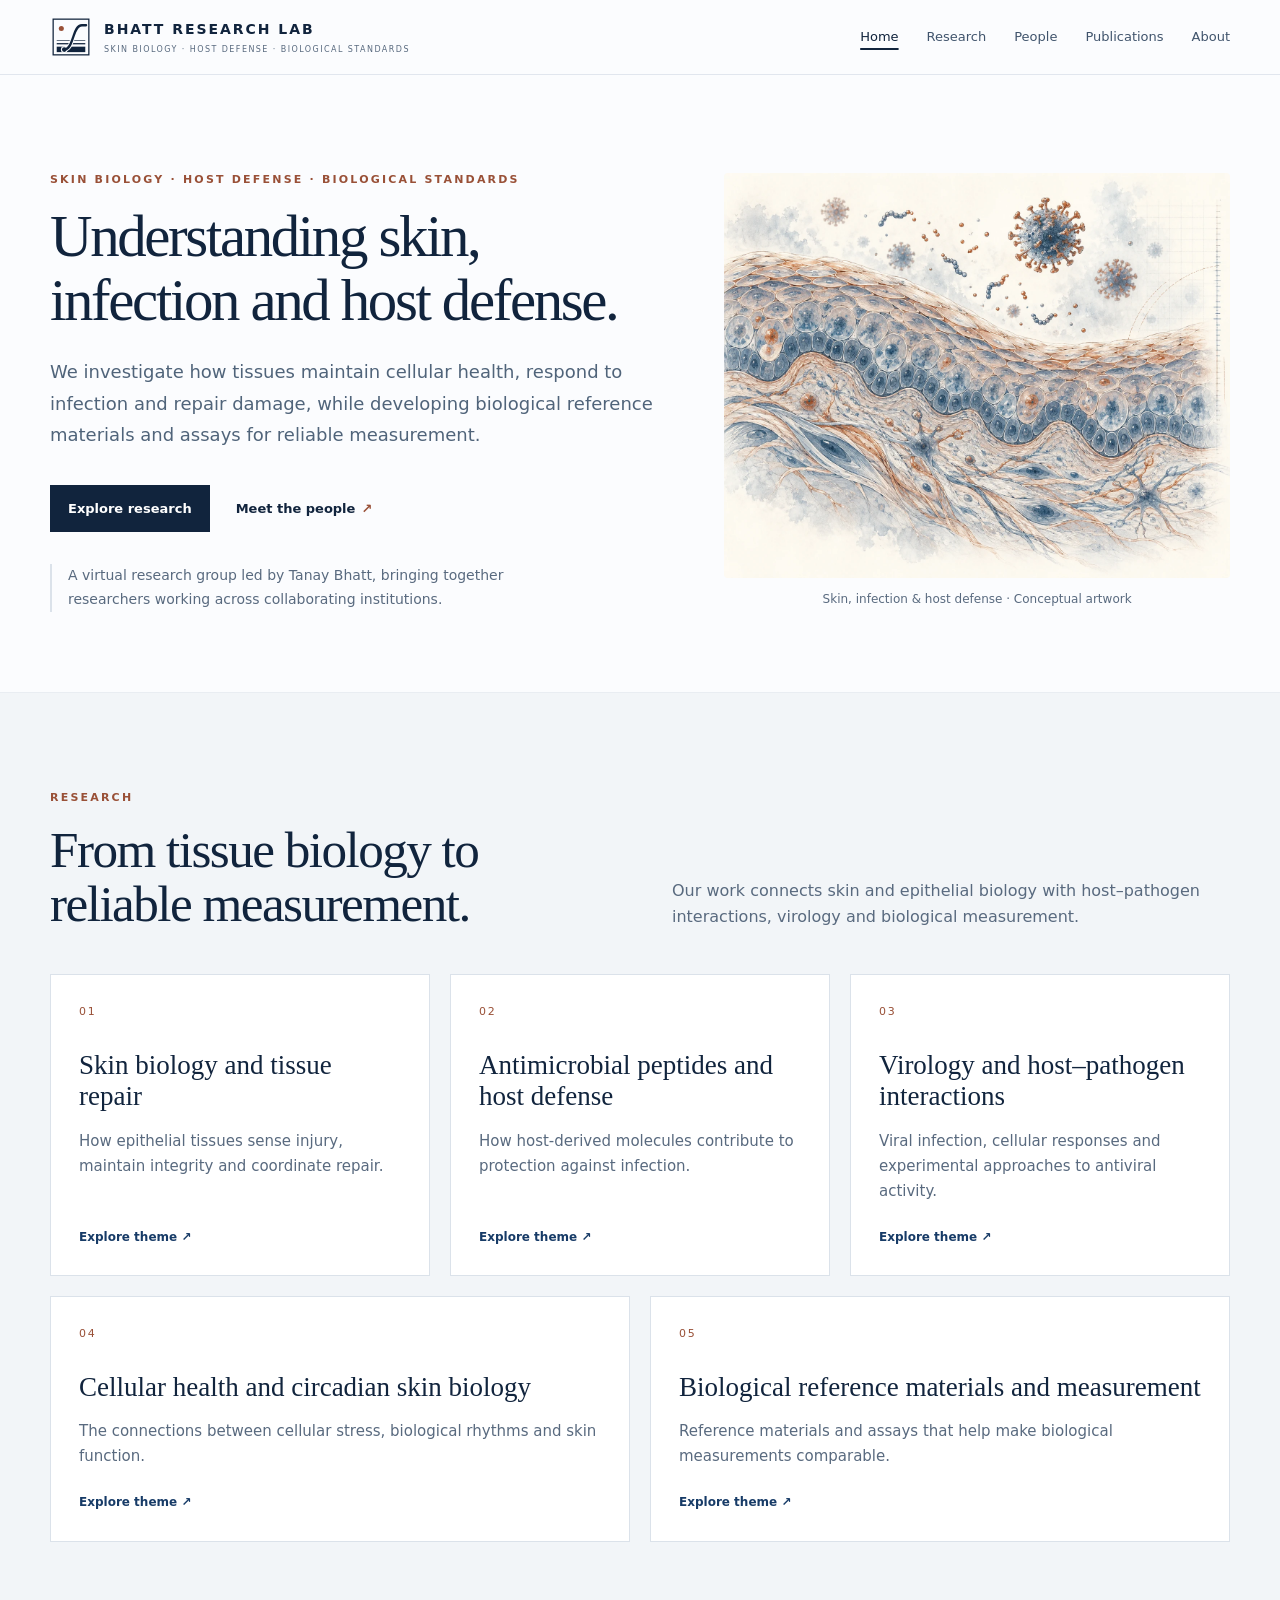
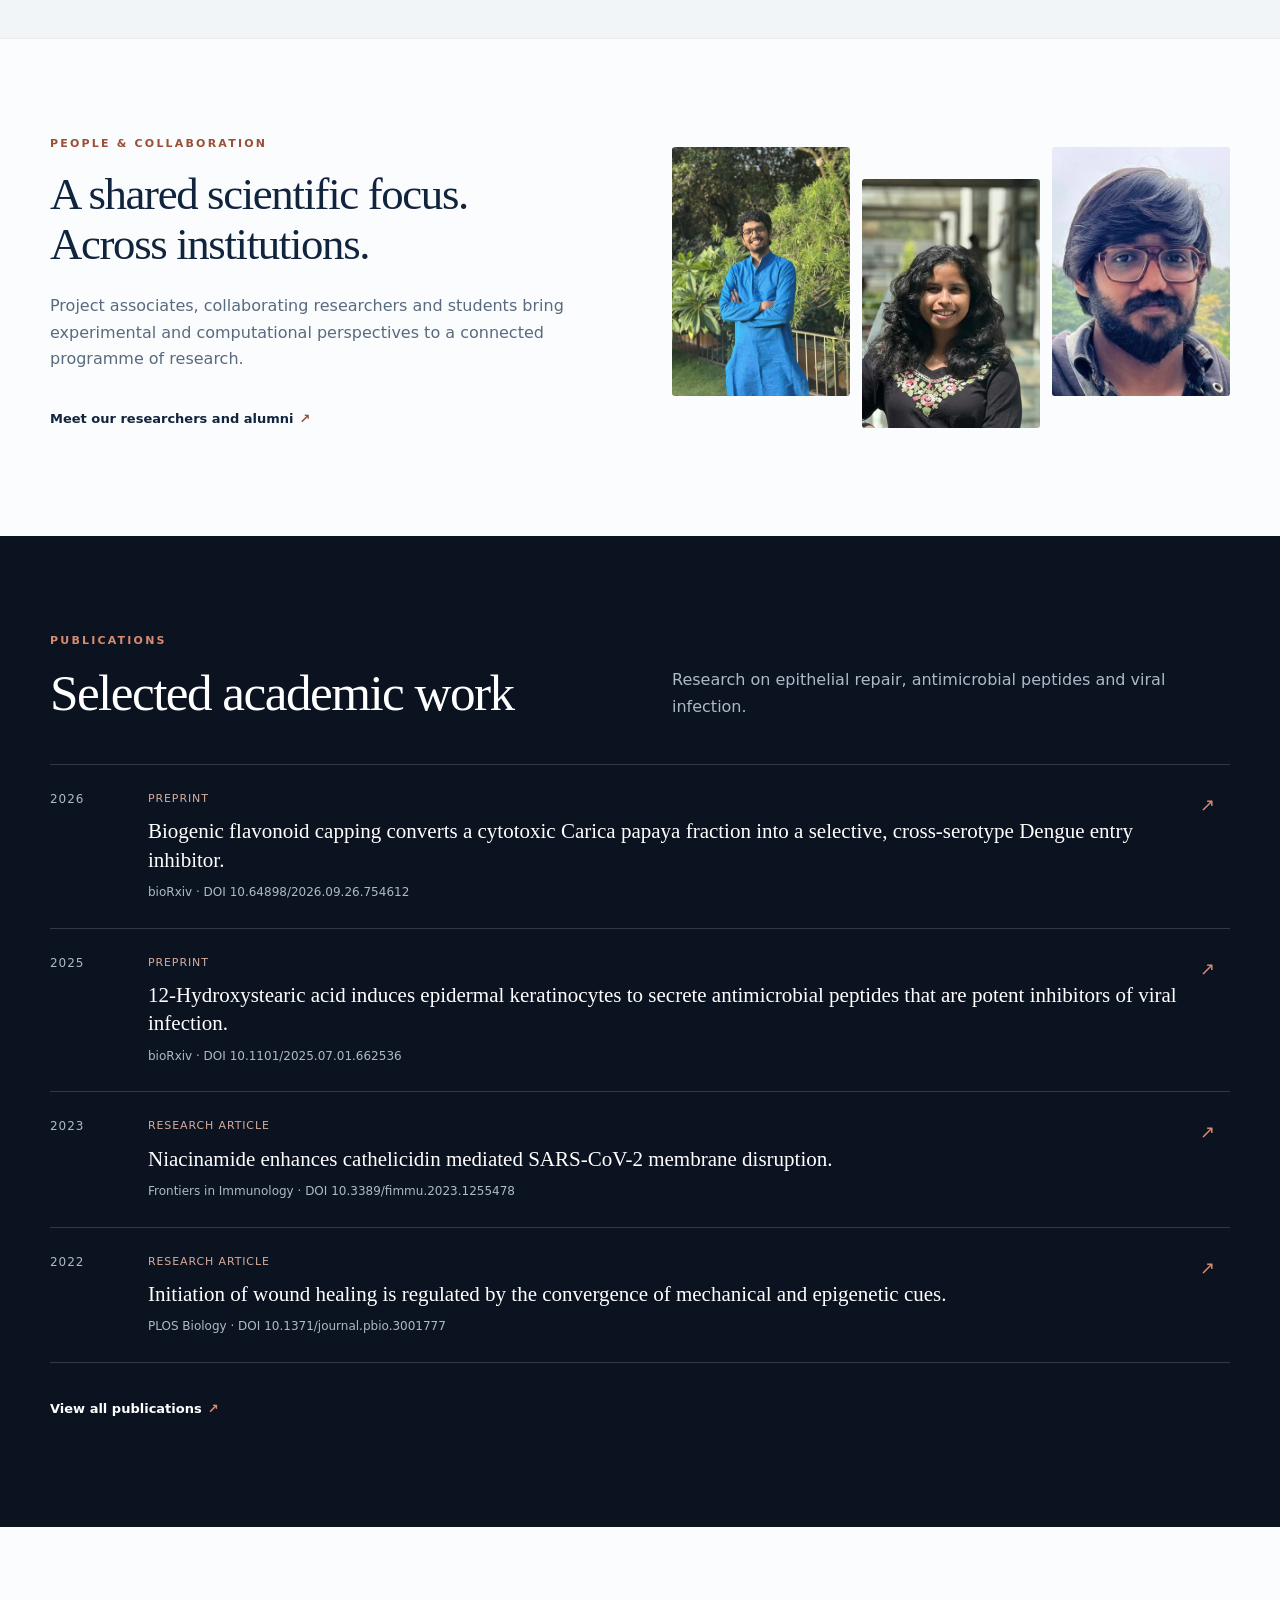
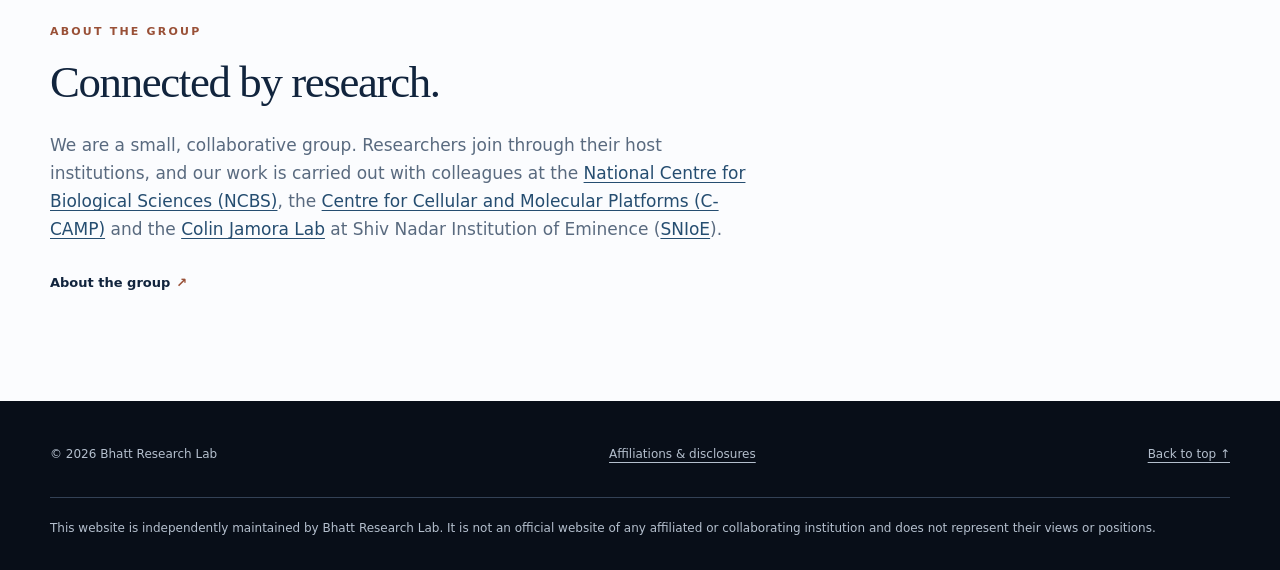
==== index.html @ d3f84704 "Add 2026 dengue preprint to lab site" ====
<!doctype html>
<html lang="en">
<head>
  <meta charset="utf-8">
  <meta name="viewport" content="width=device-width, initial-scale=1">
  <title>Bhatt Research Lab | Skin Biology, Host Defense &amp; Virology</title>
  <meta name="description" content="A virtual research group led by Tanay Bhatt studying skin biology, host defense, viral infection and biological reference standards across collaborating institutions.">
  <meta name="author" content="Tanay Bhatt">
  <meta name="google-site-verification" content="ByoJTeh3jbRWHztbOk932yagEXLeVEQwqx9iwH_nbgw">
  <meta name="theme-color" content="#11243d">
  <meta property="og:title" content="Bhatt Research Lab | Skin Biology, Host Defense &amp; Virology">
  <meta property="og:description" content="A virtual research group led by Tanay Bhatt studying skin biology, host defense, viral infection and biological reference standards across collaborating institutions.">
  <meta property="og:type" content="website">
  <meta property="og:image" content="https://tanaybhattlab.pages.dev/assets/og-image.jpg">
  <meta property="og:image:width" content="1200">
  <meta property="og:image:height" content="630">
  <meta name="twitter:card" content="summary_large_image">
  <meta property="og:url" content="https://tanaybhattlab.pages.dev/">
  <link rel="canonical" href="https://tanaybhattlab.pages.dev/">
  <link rel="icon" href="assets/logo-mark.svg" type="image/svg+xml">
  <link rel="stylesheet" href="styles.css">
  <script type="application/ld+json">{"@context": "https://schema.org", "@type": "WebSite", "name": "Bhatt Research Lab", "url": "https://tanaybhattlab.pages.dev/", "description": "A virtual research group led by Tanay Bhatt studying skin biology, host defense, viral infection and biological reference standards across collaborating institutions.", "alternateName": ["Tanay Bhatt Lab", "tanaybhattlab"]}</script>
  <script src="script.js" defer></script>
  <script type="module" src="https://static.cloudflareinsights.com/beacon.min.js" data-cf-beacon='{"token":"09368c3afff84da68a959ba5586ce6ea"}'></script>
</head>
<body>
  <a class="skip-link" href="#top">Skip to main content</a>
  <header class="site-header">
    <div class="container nav-wrap">
      <a class="brand" href="index.html" aria-label="Bhatt Research Lab home">
        <img class="brand-mark" src="assets/logo-mark.svg" alt="" width="42" height="42" decoding="async">
        <span><strong>BHATT RESEARCH LAB</strong><small>SKIN BIOLOGY · HOST DEFENSE · BIOLOGICAL STANDARDS</small></span>
      </a>
      <button class="menu-toggle" aria-label="Toggle navigation" aria-expanded="false" aria-controls="site-nav" hidden>Menu</button>
      <nav id="site-nav" class="site-nav" aria-label="Main navigation"><a href="index.html" aria-current="page">Home</a><a href="research.html">Research</a><a href="people.html">People</a><a href="publications.html">Publications</a><a href="about.html">About</a></nav>
    </div>
  </header>
  <main id="top" tabindex="-1">
<section class="hero section"><div class="container hero-grid"><div class="hero-copy">
<p class="eyebrow">SKIN BIOLOGY · HOST DEFENSE · BIOLOGICAL STANDARDS</p>
<h1>Understanding skin, infection and host defense.</h1>
<p class="hero-lede">We investigate how tissues maintain cellular health, respond to infection and repair damage, while developing biological reference materials and assays for reliable measurement.</p>
<div class="hero-actions"><a class="button button-primary" href="research.html">Explore research</a><a class="text-link" href="people.html">Meet the people <span aria-hidden="true">↗</span></a></div>
<p class="hero-context">A virtual research group led by Tanay Bhatt, bringing together researchers working across collaborating institutions.</p>
</div><figure class="hero-art"><img src="assets/skin-host-defense.webp" alt="Conceptual illustration of layered skin tissue, peptide-like molecules and virus-like particles" width="1402" height="1122" fetchpriority="high" decoding="async"><figcaption>Skin, infection &amp; host defense · Conceptual artwork</figcaption></figure></div></section>
<section class="section section-light" id="research"><div class="container"><div class="section-heading"><div><p class="eyebrow">RESEARCH</p><h2>From tissue biology to reliable measurement.</h2></div><p class="section-intro">Our work connects skin and epithelial biology with host–pathogen interactions, virology and biological measurement.</p></div><div class="theme-grid"><a class="theme-card" href="research.html#skin-repair"><span class="card-number">01</span><h3>Skin biology and tissue repair</h3><p>How epithelial tissues sense injury, maintain integrity and coordinate repair.</p><span class="card-link">Explore theme <span aria-hidden="true">↗</span></span></a><a class="theme-card" href="research.html#host-defense"><span class="card-number">02</span><h3>Antimicrobial peptides and host defense</h3><p>How host-derived molecules contribute to protection against infection.</p><span class="card-link">Explore theme <span aria-hidden="true">↗</span></span></a><a class="theme-card" href="research.html#virology"><span class="card-number">03</span><h3>Virology and host–pathogen interactions</h3><p>Viral infection, cellular responses and experimental approaches to antiviral activity.</p><span class="card-link">Explore theme <span aria-hidden="true">↗</span></span></a><a class="theme-card" href="research.html#cellular-health"><span class="card-number">04</span><h3>Cellular health and circadian skin biology</h3><p>The connections between cellular stress, biological rhythms and skin function.</p><span class="card-link">Explore theme <span aria-hidden="true">↗</span></span></a><a class="theme-card" href="research.html#reference-standards"><span class="card-number">05</span><h3>Biological reference materials and measurement</h3><p>Reference materials and assays that help make biological measurements comparable.</p><span class="card-link">Explore theme <span aria-hidden="true">↗</span></span></a></div></div></section>
<section class="section" id="people"><div class="container group-preview"><div><p class="eyebrow">PEOPLE &amp; COLLABORATION</p><h2>A shared scientific focus.<br>Across institutions.</h2><p class="section-intro">Project associates, collaborating researchers and students bring experimental and computational perspectives to a connected programme of research.</p><a class="text-link" href="people.html">Meet our researchers and alumni <span aria-hidden="true">↗</span></a></div><div class="portrait-strip" aria-hidden="true"><img src="assets/people/sarang-gajare.webp" alt="" width="300" height="360" loading="lazy"><img src="assets/people/sanyukta-bholay.webp" alt="" width="300" height="360" loading="lazy"><img src="assets/people/zidhan-subair-headshot.webp" alt="" width="300" height="360" loading="lazy"></div></div></section>
<section class="section section-dark" id="publications"><div class="container"><div class="section-heading light"><div><p class="eyebrow">PUBLICATIONS</p><h2>Selected academic work</h2></div><p class="section-intro">Research on epithelial repair, antimicrobial peptides and viral infection.</p></div><div class="publication-list"><a class="publication" id="paper-2026-dengue" href="https://www.biorxiv.org/content/10.64898/2026.09.26.754612v1"><span class="pub-year">2026</span><span><span class="pub-type">Preprint</span><strong>Biogenic flavonoid capping converts a cytotoxic Carica papaya fraction into a selective, cross-serotype Dengue entry inhibitor.</strong><small>bioRxiv · DOI 10.64898/2026.09.26.754612</small></span><span class="arrow" aria-hidden="true">↗</span></a><a class="publication" id="paper-2025" href="https://doi.org/10.1101/2025.07.01.662536"><span class="pub-year">2025</span><span><span class="pub-type">Preprint</span><strong>12-Hydroxystearic acid induces epidermal keratinocytes to secrete antimicrobial peptides that are potent inhibitors of viral infection.</strong><small>bioRxiv · DOI 10.1101/2025.07.01.662536</small></span><span class="arrow" aria-hidden="true">↗</span></a><a class="publication" id="paper-2023" href="https://doi.org/10.3389/fimmu.2023.1255478"><span class="pub-year">2023</span><span><span class="pub-type">Research article</span><strong>Niacinamide enhances cathelicidin mediated SARS-CoV-2 membrane disruption.</strong><small>Frontiers in Immunology · DOI 10.3389/fimmu.2023.1255478</small></span><span class="arrow" aria-hidden="true">↗</span></a><a class="publication" id="paper-2022" href="https://doi.org/10.1371/journal.pbio.3001777"><span class="pub-year">2022</span><span><span class="pub-type">Research article</span><strong>Initiation of wound healing is regulated by the convergence of mechanical and epigenetic cues.</strong><small>PLOS Biology · DOI 10.1371/journal.pbio.3001777</small></span><span class="arrow" aria-hidden="true">↗</span></a></div><a class="text-link light-link" href="publications.html">View all publications <span aria-hidden="true">↗</span></a></div></section>
<section class="section about-preview" id="contact"><div class="container"><p class="eyebrow">ABOUT THE GROUP</p><h2>Connected by research.</h2><p>We are a small, collaborative group. Researchers join through their host institutions, and our work is carried out with colleagues at the <a class="institution-link" href="https://www.ncbs.res.in/">National Centre for Biological Sciences (NCBS)</a>, the <a class="institution-link" href="https://ccamp.res.in/">Centre for Cellular and Molecular Platforms (C-CAMP)</a> and the <a class="institution-link" href="https://jamoralab.weebly.com/">Colin Jamora Lab</a> at Shiv Nadar Institution of Eminence (<a class="institution-link" href="https://snu.edu.in/faculty/colin-jamora/">SNIoE</a>).</p><a class="text-link" href="about.html">About the group <span aria-hidden="true">↗</span></a></div></section>
</main>
  <footer class="site-footer">
    <div class="container">
      <div class="footer-wrap"><span>© <span id="year">2026</span> Bhatt Research Lab</span><a href="about.html#affiliations">Affiliations &amp; disclosures</a><a href="#top">Back to top ↑</a></div>
      <p class="footer-disclaimer">This website is independently maintained by Bhatt Research Lab. It is not an official website of any affiliated or collaborating institution and does not represent their views or positions.</p>
    </div>
  </footer>
</body>
</html>
---- styles.css ----
:root{
  --ink:#11243d;
  --muted:#596a7f;
  --line:#dbe2ea;
  --paper:#fbfcfe;
  --soft:#f2f5f8;
  --blue:#173b67;
  --blue-2:#28527f;
  --rust:#995037;
  --dark:#0b1220;
  --white:#fff;
  --max:1180px;
}
*{box-sizing:border-box}
html{scroll-behavior:smooth;scroll-padding-top:96px}
body{margin:0;font-family:Inter,ui-sans-serif,system-ui,-apple-system,BlinkMacSystemFont,"Segoe UI",sans-serif;color:var(--ink);background:var(--paper);line-height:1.65}
a{color:inherit;text-decoration:none}
a:focus-visible,button:focus-visible{outline:3px solid var(--rust);outline-offset:5px}
.section-dark a:focus-visible{outline-color:#d88b70}
.skip-link{position:fixed;top:12px;left:16px;z-index:30;padding:10px 16px;background:var(--ink);color:white;transform:translateY(-160%)}
.skip-link:focus{transform:translateY(0)}
.container{width:min(var(--max),calc(100% - 48px));margin:0 auto}
.site-header{position:sticky;top:0;z-index:20;background:rgba(251,252,254,.9);backdrop-filter:blur(14px);border-bottom:1px solid rgba(219,226,234,.8)}
.nav-wrap{min-height:74px;display:flex;align-items:center;justify-content:space-between;gap:28px}
.brand{display:flex;align-items:center;gap:12px}
.brand-mark{display:block;flex-shrink:0;width:42px;height:42px;object-fit:contain}
.brand strong{display:block;font-size:14px;letter-spacing:.14em}
.brand small{display:block;font-size:8px;letter-spacing:.18em;color:var(--muted);margin-top:2px}
.site-nav{display:flex;gap:28px;font-size:13px;color:#40546c}
.site-nav a{display:inline-flex;align-items:center;min-height:44px}
.site-nav a:hover{color:var(--ink);text-decoration:underline;text-underline-offset:5px}
.menu-toggle{display:none;border:1px solid var(--line);background:transparent;padding:8px 12px;font:inherit;color:var(--ink);min-height:44px;flex-shrink:0;cursor:pointer}
.section{padding:96px 0}
.hero{padding:96px 0 80px;overflow:hidden}
.hero-grid{display:grid;grid-template-columns:1.1fr .9fr;gap:56px;align-items:center}
.eyebrow{font-size:11px;letter-spacing:.2em;font-weight:700;color:var(--rust);margin:0 0 16px}
.hero h1{font:500 clamp(44px,4.6vw,64px)/1.08 Georgia,"Times New Roman",serif;letter-spacing:-.04em;margin:0 0 24px;max-width:760px;text-wrap:balance}
.hero-lede{font-size:18px;line-height:1.75;color:#50647a;max-width:670px}
.hero-actions{display:flex;flex-wrap:wrap;align-items:center;gap:12px 26px;margin-top:34px}
.button{display:inline-flex;align-items:center;justify-content:center;padding:13px 18px;font-size:13px;font-weight:700}
.button-primary{background:var(--ink);color:white}
.button-primary:hover{background:#1c3858}
.text-link{display:inline-flex;align-items:center;min-height:44px;font-size:13px;font-weight:700}
.text-link span{margin-left:6px;color:var(--rust)}
.affiliations{display:flex;flex-wrap:wrap;gap:8px 18px;margin-top:42px;font-size:11px;letter-spacing:.11em;color:#637187;text-transform:uppercase}
.affiliations span{position:relative}
.affiliations span:not(:last-child)::after{content:"";width:3px;height:3px;background:#bdc8d4;border-radius:50%;position:absolute;right:-11px;top:50%;transform:translateY(-50%)}
.hero-art{margin:0;min-width:0}
.hero-art>img{display:block;width:100%;height:auto;border-radius:4px}
.hero-art figcaption{margin-top:12px;color:var(--muted);font-size:12px;line-height:1.6;text-align:center}
.section-light{background:var(--soft);border-top:1px solid #e9edf2;border-bottom:1px solid #e9edf2}
.section-heading{display:grid;grid-template-columns:1fr 1fr;gap:64px;align-items:end;margin-bottom:44px}
.section-heading h2{font:500 clamp(34px,4vw,54px)/1.05 Georgia,serif;letter-spacing:-.03em;margin:0}
.section-intro{margin:0;color:var(--muted);max-width:540px;font-size:16px}
.research-grid{display:grid;grid-template-columns:repeat(2,minmax(0,1fr));gap:20px}
.research-card{background:white;border:1px solid var(--line);padding:32px;display:flex;flex-direction:column}
.card-number{font-size:11px;color:var(--rust);letter-spacing:.16em}
.research-card h3{font:500 28px/1.15 Georgia,serif;margin:28px 0 16px}
.research-card p{margin:0;color:var(--muted)}
.tags{display:flex;flex-wrap:wrap;gap:8px;margin-top:auto;padding-top:28px}
.tags span{font-size:11px;border:1px solid var(--line);padding:5px 8px;color:#58697d}
.quote-section{background:#eef1f4}
.quote-grid{display:grid;grid-template-columns:90px 1fr 240px;gap:24px;align-items:start}
.quote-mark{font:100px/.7 Georgia,serif;color:var(--rust);margin:0}
blockquote{font:500 clamp(28px,3.5vw,45px)/1.2 Georgia,serif;letter-spacing:-.02em;margin:0;max-width:850px}
.quote-note{font-size:12px;color:var(--muted);margin:8px 0}
.pi-card{display:grid;grid-template-columns:180px 1fr;gap:32px;padding:28px;border:1px solid var(--line);background:white;align-items:center}
.portrait{width:180px;height:180px;display:grid;place-items:center;background:linear-gradient(135deg,#d6dfeb,#f0e8df);color:var(--blue);font:500 44px Georgia,serif}
.portrait.small{width:100px;height:100px;font-size:28px}
.placeholder-portrait span{opacity:.8}
.pi-card h3{font:500 40px/1.1 Georgia,serif;margin:0 0 10px}
.role{color:var(--muted);max-width:650px;margin:0}
.affiliation-line{font-size:11px;text-transform:uppercase;letter-spacing:.12em;color:#65758a;margin:20px 0 0}
.team-grid{display:grid;grid-template-columns:repeat(3,1fr);gap:16px;margin-top:16px}
.person-card{padding:26px;border:1px solid var(--line);background:white}
.person-card h3{font:500 23px Georgia,serif;margin:20px 0 8px}
.person-card p{font-size:13px;color:var(--muted);margin:0}
.section-dark{background:var(--dark);color:white}
.section-heading.light .eyebrow{color:#d88b70}
.section-heading.light .section-intro{color:#aeb9c8}
.section-heading.light h2{color:#fff}
.publication-list{border-top:1px solid rgba(255,255,255,.16)}
.publication{display:grid;grid-template-columns:80px 1fr 30px;gap:18px;align-items:start;padding:25px 0;border-bottom:1px solid rgba(255,255,255,.16)}
.publication:hover{background:rgba(255,255,255,.025)}
.pub-year{font-size:12px;color:#aeb9c8;letter-spacing:.08em}
.publication strong{display:block;font:500 21px/1.35 Georgia,serif}
.publication small{display:block;margin-top:9px;color:#aeb9c8;font-size:12px;overflow-wrap:anywhere}
.arrow{font-size:18px;color:#d88b70}
.news-grid{display:grid;grid-template-columns:repeat(2,1fr);gap:16px}
.news-card{background:white;border:1px solid var(--line);padding:30px;min-height:210px}
.news-label{font-size:10px;letter-spacing:.16em;text-transform:uppercase;color:var(--rust)}
.news-card h3{font:500 27px/1.15 Georgia,serif;margin:48px 0 12px}
.news-card p{color:var(--muted);margin:0}
.contact-section{padding-bottom:80px}
.contact-grid{display:grid;grid-template-columns:1fr 1fr;gap:72px}
.contact-grid h2{font:500 clamp(34px,4vw,52px)/1.1 Georgia,serif;margin:0}
.contact-lede{color:var(--muted);font-size:17px;max-width:520px}
.contact-box{border-left:1px solid var(--line);padding-left:28px;color:#42556c}
.contact-box p{margin:0 0 20px}
.muted{color:var(--muted);font-size:13px}
.site-footer{background:#080e18;color:#b4bfcd;padding:22px 0;font-size:11px}
.footer-wrap{display:flex;justify-content:space-between;gap:20px}
@media (max-width: 900px){
  .hero-grid,.section-heading,.contact-grid{grid-template-columns:1fr}
  .hero-grid{gap:42px}
  .hero-art{max-width:560px;width:100%;justify-self:center}
  .site-nav{position:absolute;top:100%;left:0;right:0;display:none;flex-direction:column;padding:12px 24px;background:var(--paper);border-bottom:1px solid var(--line);gap:4px;max-height:calc(100dvh - 90px);overflow-y:auto}
  .site-nav.open{display:flex}
  .menu-toggle{display:block}
  .section-heading{gap:18px}
  .quote-grid{grid-template-columns:50px 1fr}
  .quote-note{grid-column:2}
}
@media (max-width: 680px){
  .container{width:min(var(--max),calc(100% - 40px))}
  .hero.section{padding:48px 0 56px}
  .hero h1{font-size:clamp(38px,10.5vw,45px)}
  .hero-lede{font-size:16px}
  .section{padding:64px 0}
  .nav-wrap{gap:12px}
  .brand{gap:10px}
  .brand strong{font-size:12px;letter-spacing:.1em}
  .brand small{letter-spacing:.1em}
  .brand-mark{width:38px;height:38px}
  .research-grid{grid-template-columns:1fr}
  .research-card{padding:24px}
  .quote-grid{grid-template-columns:24px 1fr;gap:12px}
  .quote-mark{font-size:64px}
  .affiliations{gap:8px 14px;font-size:10px}
  .affiliations span:not(:last-child)::after{right:-9px}
  .pi-card{grid-template-columns:1fr}
  .team-grid,.news-grid{grid-template-columns:1fr}
  .publication{grid-template-columns:48px 1fr}
  .publication .arrow{display:none}
  .footer-wrap{flex-direction:column}
}
@media (prefers-reduced-motion: reduce){
  html{scroll-behavior:auto}
}

/* Shared styles for the research, people, publications and about pages. */
[hidden]{display:none!important}
img{max-width:100%;height:auto}
.site-nav a[aria-current="page"]{color:var(--ink);text-decoration:underline;text-decoration-thickness:2px;text-underline-offset:7px}
.hero-context{max-width:520px;margin:32px 0 0;padding-left:16px;border-left:2px solid var(--line);font-size:14px;line-height:1.7;color:var(--muted)}
.page-intro{padding:72px 0 56px}
.page-intro h1{font:500 clamp(40px,4.8vw,66px)/1.08 Georgia,serif;letter-spacing:-.035em;margin:0;max-width:960px;text-wrap:balance}
.page-lede{font-size:19px;line-height:1.7;color:var(--muted);max-width:740px;margin:26px 0 0}
.section-links{display:flex;flex-wrap:wrap;gap:8px 24px;margin-top:32px}
.section-links a{display:inline-flex;align-items:center;min-height:44px;border-bottom:1px solid var(--line);font-size:13px;color:var(--blue)}
.section-links a:hover{border-color:var(--rust);color:var(--rust)}
.theme-grid{display:grid;grid-template-columns:repeat(6,minmax(0,1fr));gap:20px}
.theme-card{grid-column:span 2;background:var(--white);border:1px solid var(--line);padding:28px;display:flex;flex-direction:column}
.theme-card:nth-last-child(-n+2){grid-column:span 3}
.theme-card h3{font:500 27px/1.18 Georgia,serif;margin:28px 0 16px}
.theme-card p{margin:0;color:var(--muted);font-size:15px}
.theme-card .card-link{display:block;padding-top:24px;margin-top:auto;font-size:12px;font-weight:600;color:var(--blue)}
.theme-card:hover{border-color:var(--blue)}
.theme-card:hover .card-link{text-decoration:underline;text-underline-offset:4px}
.group-preview{display:grid;grid-template-columns:1fr 1fr;gap:64px;align-items:center}
.group-preview h2,.about-preview h2,.closing-note h2{font:500 clamp(34px,3.5vw,48px)/1.12 Georgia,serif;letter-spacing:-.03em;margin:0 0 24px}
.group-preview .text-link{margin-top:24px}
.portrait-strip{display:grid;grid-template-columns:repeat(3,minmax(0,1fr));gap:12px}
.portrait-strip img{width:100%;height:auto;aspect-ratio:5/7;object-fit:cover;border-radius:3px}
.portrait-strip img:nth-child(2){margin-top:32px}
.light-link{margin-top:24px;color:white}
.light-link span{color:#d88b70}
.pub-type{display:block;font-size:11px;letter-spacing:.08em;color:#d5ac9d;margin-bottom:9px;text-transform:uppercase}
.publication-note{color:#aeb9c8;font-size:13px;margin:26px 0 0}
.publications-section{padding-top:48px;padding-bottom:64px}
.about-preview p:not(.eyebrow){max-width:700px;color:var(--muted);font-size:17px}
.research-details{padding-bottom:48px}
.research-detail{display:grid;grid-template-columns:.85fr 1.15fr;gap:80px;padding:56px 0;border-top:1px solid var(--line)}
.research-detail h2,.editorial-grid h2{font:500 clamp(30px,3vw,40px)/1.15 Georgia,serif;letter-spacing:-.025em;margin:0}
.research-detail p:not(.eyebrow){margin:0;color:var(--muted);font-size:17px;max-width:650px}
.research-detail .tags{padding:0;margin:24px 0 16px;list-style:none}
.tags li{font-size:11px;border:1px solid var(--line);padding:5px 8px;color:#58697d}
.closing-note{max-width:820px}
.closing-note p{font-size:17px;color:var(--muted)}
.pi-section{padding:56px 0}
.pi-profile{display:grid;grid-template-columns:.75fr 1.25fr;gap:80px}
.pi-profile h2{font:500 46px/1.1 Georgia,serif;letter-spacing:-.025em;margin:0 0 20px}
.pi-profile p:not(.eyebrow){color:var(--muted)}
.pi-summary{font-size:17px}
.role-list{list-style:none;padding:0;margin:0 0 24px}
.role-list li{margin-bottom:16px;font-size:15px}
.role-list span{display:block;color:var(--muted);font-size:14px}
.people-sections{padding-bottom:80px}
.people-group{padding-top:64px}
.group-heading{border-bottom:1px solid var(--line);margin-bottom:28px;padding-bottom:16px}
.group-heading h2{font:500 34px/1.2 Georgia,serif;margin:0;letter-spacing:-.025em}
.profile-grid{display:grid;grid-template-columns:repeat(3,minmax(0,1fr));gap:32px 24px}
.profile{min-width:0;background:white;border:1px solid var(--line);display:flex;flex-direction:column}
.profile-photo{aspect-ratio:4/3;overflow:hidden;background:var(--soft)}
.profile-photo img{width:100%;height:100%;object-fit:cover;object-position:center 30%;display:block}
.profile-photo .photo-kaviya{object-position:center 25%}
.profile-copy{padding:24px;display:flex;flex-direction:column;flex:1}
.profile h3{font:500 27px/1.15 Georgia,serif;margin:0 0 10px;letter-spacing:-.02em}
.profile-role{font-size:12px;font-weight:700;color:var(--rust);margin:0 0 8px}
.profile-affiliation{font-size:12px;line-height:1.6;color:var(--muted);margin:0 0 16px}
.profile-bio{color:var(--muted);font-size:14px;line-height:1.75;margin:8px 0 20px}
.profile-links{display:flex;flex-wrap:wrap;gap:4px 18px;margin:auto 0 0;padding:0;list-style:none}
.profile-links a{font-size:12px;color:var(--blue);display:inline-flex;align-items:center;gap:4px;min-height:44px;text-decoration:underline;text-underline-offset:4px}
.editorial-grid{display:grid;grid-template-columns:.75fr 1.25fr;gap:80px}
.editorial-grid p{margin:0 0 22px;color:var(--muted);font-size:17px}
.editorial-grid .eyebrow{font-size:11px;color:var(--rust)}
.affiliation-list{list-style:none;padding:0;margin:0 0 40px}
.affiliation-list li{margin-bottom:30px}
.affiliation-list h3{font:500 25px/1.2 Georgia,serif;margin:0 0 12px}
.site-footer{padding:32px 0}
.site-footer a{display:inline-flex;align-items:center;min-height:44px;text-decoration:underline;text-underline-offset:4px}
.site-footer a:focus-visible{outline-color:#d88b70}
.footer-wrap{align-items:center;font-size:12px}
.footer-disclaimer{margin:20px 0 0;padding-top:20px;border-top:1px solid #334155;max-width:100%;font-size:12px;line-height:1.7;color:#b4bfcd}
@media(max-width:1000px){
  .profile-grid{grid-template-columns:repeat(2,minmax(0,1fr))}
  .theme-grid{grid-template-columns:repeat(2,minmax(0,1fr))}
  .theme-card,.theme-card:nth-last-child(-n+2){grid-column:auto}
  .theme-card:last-child{grid-column:1/-1}
  .group-preview{gap:32px}
  .research-detail,.pi-profile,.editorial-grid{gap:40px}
}
@media(max-width:900px){
  .nav-wrap{flex-wrap:wrap;padding:12px 0}
  .nav-ready .nav-wrap{flex-wrap:nowrap;padding:0}
  .site-nav{position:static;display:flex;flex-direction:row;flex-wrap:wrap;width:100%;padding:0;border:0;gap:8px 24px;background:transparent;max-height:none}
  .nav-ready .site-nav{position:absolute;top:100%;left:0;right:0;display:none;flex-direction:column;padding:12px 24px;background:var(--paper);border-bottom:1px solid var(--line);gap:4px;max-height:calc(100dvh - 90px);overflow-y:auto}
  .nav-ready .site-nav.open{display:flex}
  .group-preview{grid-template-columns:1fr}
  .portrait-strip{max-width:600px}
}
@media(max-width:680px){
  .page-intro{padding:48px 0 40px}
  .page-intro h1{font-size:40px}
  .page-lede{font-size:17px;margin-top:20px}
  .section-links{gap:4px 16px;margin-top:24px}
  .research-detail,.pi-profile,.editorial-grid{grid-template-columns:1fr;gap:24px}
  .research-detail{padding:36px 0}
  .research-detail p:not(.eyebrow),.editorial-grid p{font-size:16px}
  .pi-section{padding:40px 0}
  .pi-profile h2{font-size:38px}
  .people-group{padding-top:44px}
  .profile-grid{grid-template-columns:1fr;gap:24px}
  .profile-photo{aspect-ratio:4/3}
  .profile-copy{padding:24px}
  .profile-bio{font-size:15px}
  .theme-grid{grid-template-columns:1fr}
  .theme-card{padding:24px}
  .theme-card h3{margin-top:20px}
  .theme-card:last-child{grid-column:auto}
  .hero-context{font-size:13px}
  .footer-wrap{align-items:flex-start;gap:4px}
  .footer-disclaimer{margin-top:16px}
}
.profile-photo .photo-akarsh,.profile-photo .photo-madan-kumar,.profile-photo .photo-sanyukta-bholay{object-position:center top}
.profile-photo .photo-madan-kumar{object-position:center 50%}

/* These sources are already cropped to centre the face in a 4:3 frame. */
.profile-photo .photo-jeel-dasondi,.profile-photo .photo-harshini-suresha,.profile-photo .photo-shravani,.profile-photo .photo-amrutha-sharma,.profile-photo .photo-zidhan-subair{object-position:center}

.pi-photo{display:block;width:240px;max-width:100%;height:auto;aspect-ratio:1;object-fit:cover;border-radius:3px;margin-bottom:24px}

.institution-link{color:#254d70;text-decoration:underline;text-decoration-thickness:1px;text-underline-offset:3px}
.institution-link:hover{color:var(--rust)}
.theme-papers{font-size:13px;color:var(--muted);margin-top:18px}
.theme-papers a{color:var(--ink);text-decoration:underline;text-underline-offset:3px}
.research-detail p:not(.eyebrow)+p{margin-top:16px}
.research-detail p.theme-papers{font-size:14px;margin-top:4px}
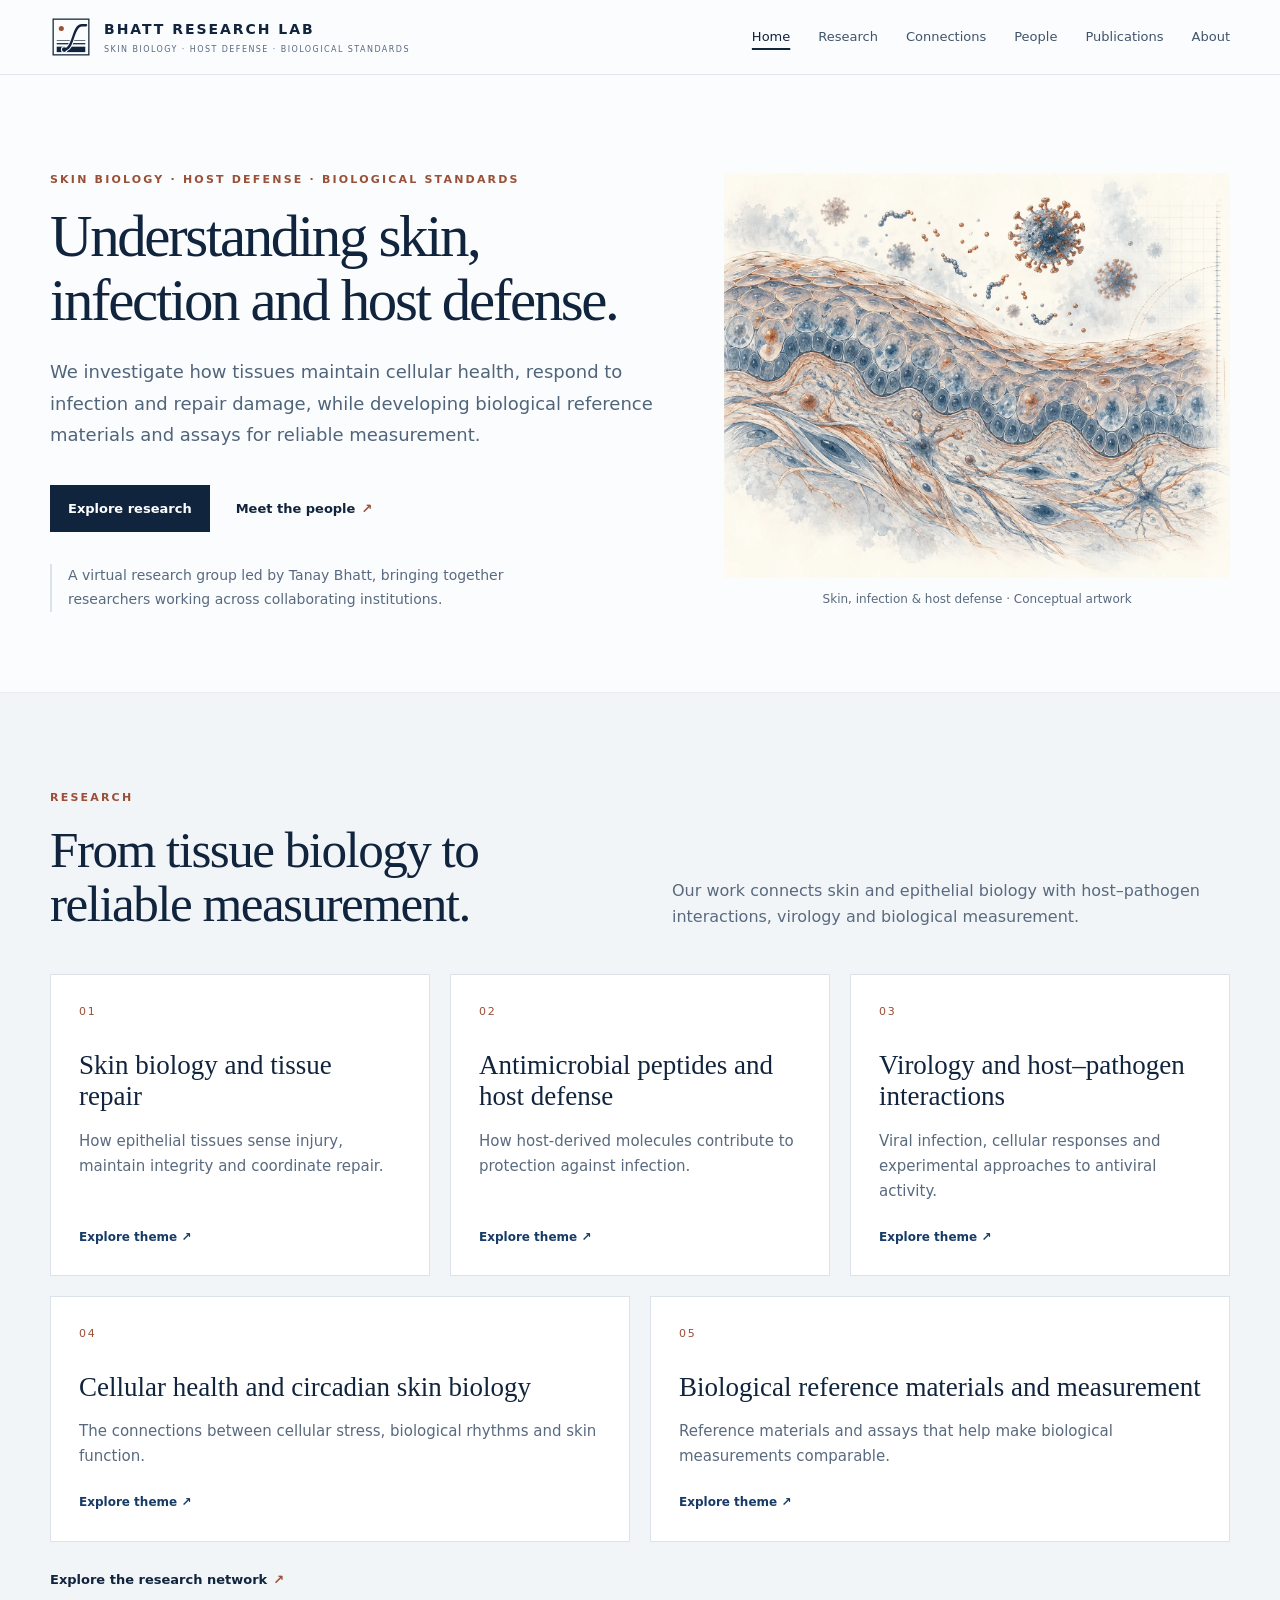
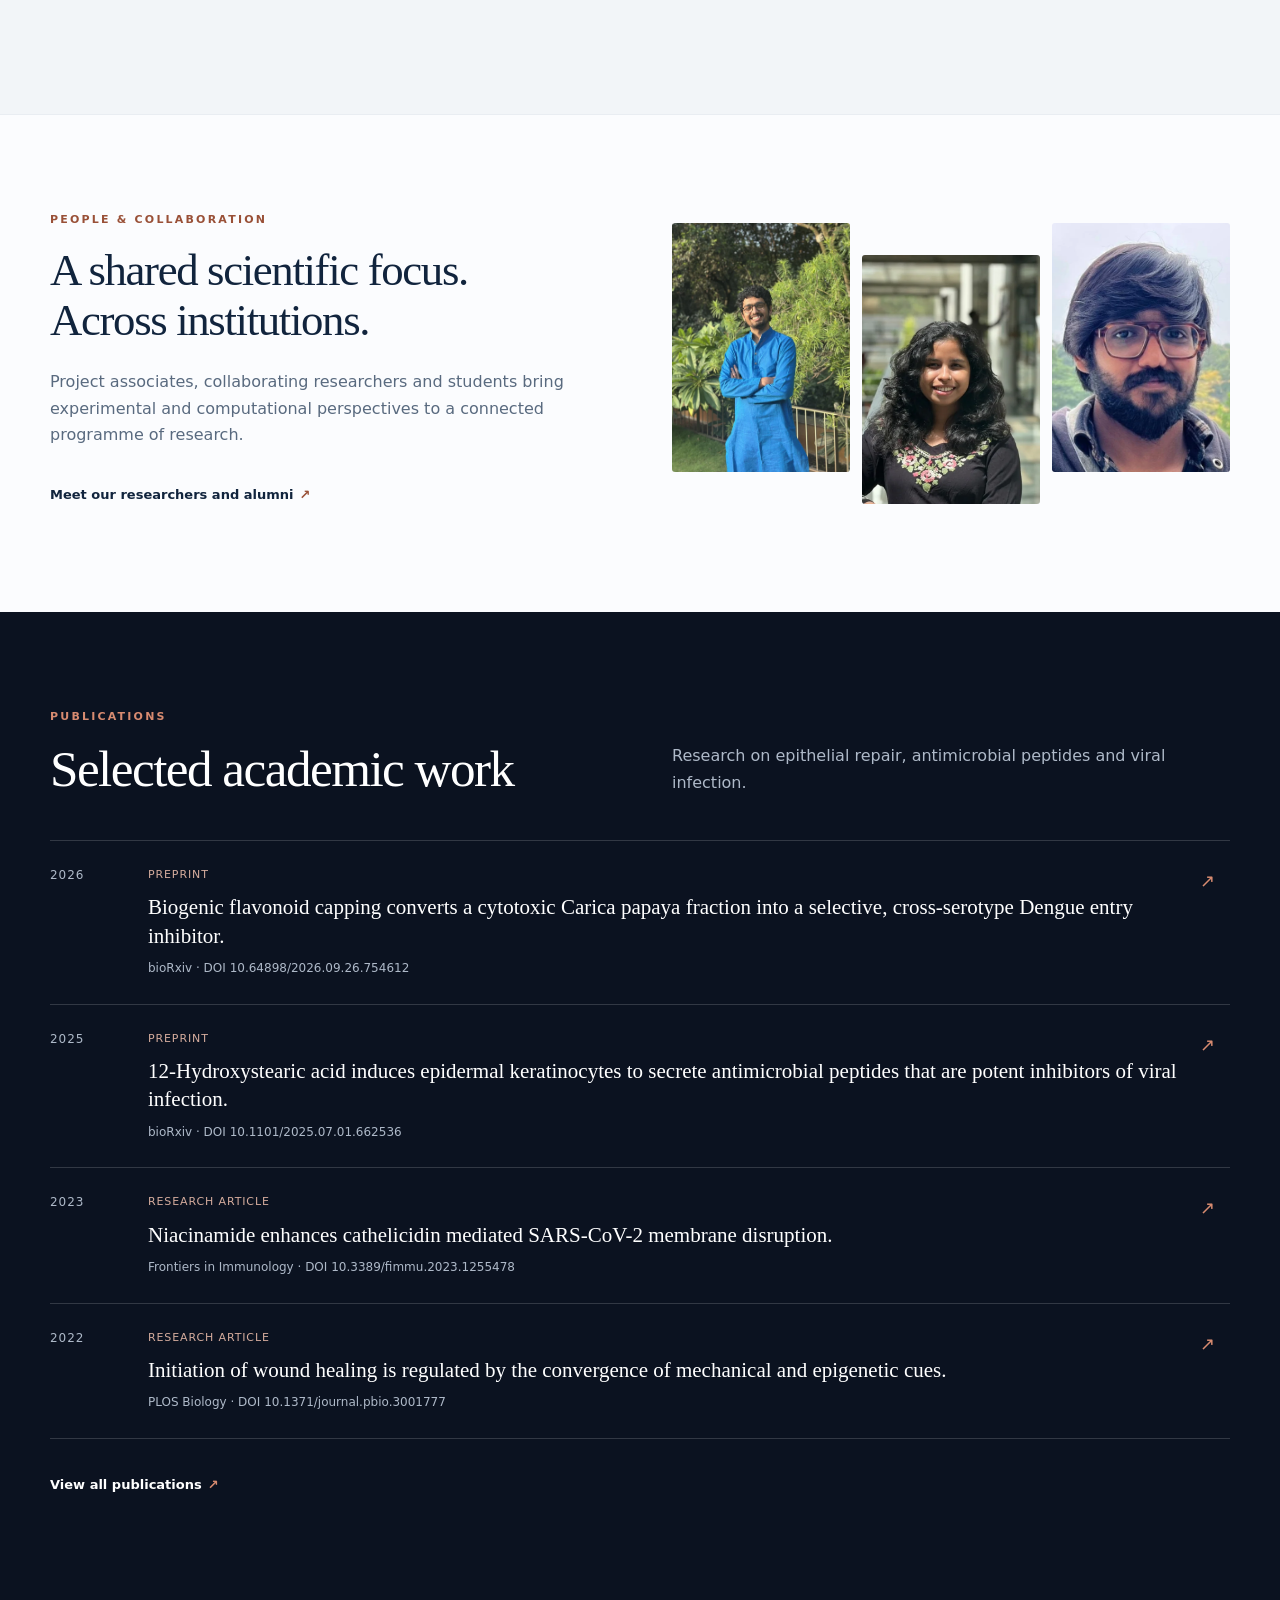
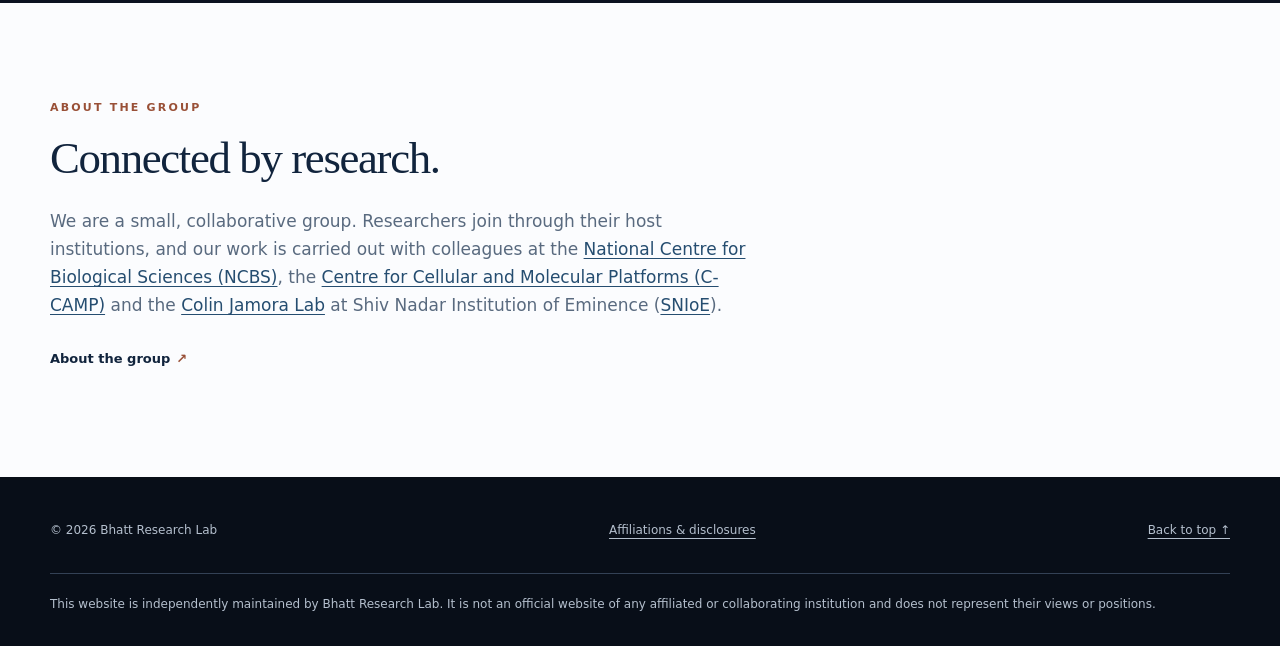
==== commit 58a0309c: "Add interactive research connections page and site entry links" ====
--- a/index.html
+++ b/index.html
@@ -32,7 +32,7 @@
         <span><strong>BHATT RESEARCH LAB</strong><small>SKIN BIOLOGY · HOST DEFENSE · BIOLOGICAL STANDARDS</small></span>
       </a>
       <button class="menu-toggle" aria-label="Toggle navigation" aria-expanded="false" aria-controls="site-nav" hidden>Menu</button>
-      <nav id="site-nav" class="site-nav" aria-label="Main navigation"><a href="index.html" aria-current="page">Home</a><a href="research.html">Research</a><a href="people.html">People</a><a href="publications.html">Publications</a><a href="about.html">About</a></nav>
+      <nav id="site-nav" class="site-nav" aria-label="Main navigation"><a href="index.html" aria-current="page">Home</a><a href="research.html">Research</a><a href="research-connections.html">Connections</a><a href="people.html">People</a><a href="publications.html">Publications</a><a href="about.html">About</a></nav>
     </div>
   </header>
   <main id="top" tabindex="-1">
@@ -43,7 +43,7 @@
 <div class="hero-actions"><a class="button button-primary" href="research.html">Explore research</a><a class="text-link" href="people.html">Meet the people <span aria-hidden="true">↗</span></a></div>
 <p class="hero-context">A virtual research group led by Tanay Bhatt, bringing together researchers working across collaborating institutions.</p>
 </div><figure class="hero-art"><img src="assets/skin-host-defense.webp" alt="Conceptual illustration of layered skin tissue, peptide-like molecules and virus-like particles" width="1402" height="1122" fetchpriority="high" decoding="async"><figcaption>Skin, infection &amp; host defense · Conceptual artwork</figcaption></figure></div></section>
-<section class="section section-light" id="research"><div class="container"><div class="section-heading"><div><p class="eyebrow">RESEARCH</p><h2>From tissue biology to reliable measurement.</h2></div><p class="section-intro">Our work connects skin and epithelial biology with host–pathogen interactions, virology and biological measurement.</p></div><div class="theme-grid"><a class="theme-card" href="research.html#skin-repair"><span class="card-number">01</span><h3>Skin biology and tissue repair</h3><p>How epithelial tissues sense injury, maintain integrity and coordinate repair.</p><span class="card-link">Explore theme <span aria-hidden="true">↗</span></span></a><a class="theme-card" href="research.html#host-defense"><span class="card-number">02</span><h3>Antimicrobial peptides and host defense</h3><p>How host-derived molecules contribute to protection against infection.</p><span class="card-link">Explore theme <span aria-hidden="true">↗</span></span></a><a class="theme-card" href="research.html#virology"><span class="card-number">03</span><h3>Virology and host–pathogen interactions</h3><p>Viral infection, cellular responses and experimental approaches to antiviral activity.</p><span class="card-link">Explore theme <span aria-hidden="true">↗</span></span></a><a class="theme-card" href="research.html#cellular-health"><span class="card-number">04</span><h3>Cellular health and circadian skin biology</h3><p>The connections between cellular stress, biological rhythms and skin function.</p><span class="card-link">Explore theme <span aria-hidden="true">↗</span></span></a><a class="theme-card" href="research.html#reference-standards"><span class="card-number">05</span><h3>Biological reference materials and measurement</h3><p>Reference materials and assays that help make biological measurements comparable.</p><span class="card-link">Explore theme <span aria-hidden="true">↗</span></span></a></div></div></section>
+<section class="section section-light" id="research"><div class="container"><div class="section-heading"><div><p class="eyebrow">RESEARCH</p><h2>From tissue biology to reliable measurement.</h2></div><p class="section-intro">Our work connects skin and epithelial biology with host–pathogen interactions, virology and biological measurement.</p></div><div class="theme-grid"><a class="theme-card" href="research.html#skin-repair"><span class="card-number">01</span><h3>Skin biology and tissue repair</h3><p>How epithelial tissues sense injury, maintain integrity and coordinate repair.</p><span class="card-link">Explore theme <span aria-hidden="true">↗</span></span></a><a class="theme-card" href="research.html#host-defense"><span class="card-number">02</span><h3>Antimicrobial peptides and host defense</h3><p>How host-derived molecules contribute to protection against infection.</p><span class="card-link">Explore theme <span aria-hidden="true">↗</span></span></a><a class="theme-card" href="research.html#virology"><span class="card-number">03</span><h3>Virology and host–pathogen interactions</h3><p>Viral infection, cellular responses and experimental approaches to antiviral activity.</p><span class="card-link">Explore theme <span aria-hidden="true">↗</span></span></a><a class="theme-card" href="research.html#cellular-health"><span class="card-number">04</span><h3>Cellular health and circadian skin biology</h3><p>The connections between cellular stress, biological rhythms and skin function.</p><span class="card-link">Explore theme <span aria-hidden="true">↗</span></span></a><a class="theme-card" href="research.html#reference-standards"><span class="card-number">05</span><h3>Biological reference materials and measurement</h3><p>Reference materials and assays that help make biological measurements comparable.</p><span class="card-link">Explore theme <span aria-hidden="true">↗</span></span></a></div><p class="research-network-link"><a class="text-link" href="research-connections.html">Explore the research network <span aria-hidden="true">↗</span></a></p></div></section>
 <section class="section" id="people"><div class="container group-preview"><div><p class="eyebrow">PEOPLE &amp; COLLABORATION</p><h2>A shared scientific focus.<br>Across institutions.</h2><p class="section-intro">Project associates, collaborating researchers and students bring experimental and computational perspectives to a connected programme of research.</p><a class="text-link" href="people.html">Meet our researchers and alumni <span aria-hidden="true">↗</span></a></div><div class="portrait-strip" aria-hidden="true"><img src="assets/people/sarang-gajare.webp" alt="" width="300" height="360" loading="lazy"><img src="assets/people/sanyukta-bholay.webp" alt="" width="300" height="360" loading="lazy"><img src="assets/people/zidhan-subair-headshot.webp" alt="" width="300" height="360" loading="lazy"></div></div></section>
 <section class="section section-dark" id="publications"><div class="container"><div class="section-heading light"><div><p class="eyebrow">PUBLICATIONS</p><h2>Selected academic work</h2></div><p class="section-intro">Research on epithelial repair, antimicrobial peptides and viral infection.</p></div><div class="publication-list"><a class="publication" id="paper-2026-dengue" href="https://www.biorxiv.org/content/10.64898/2026.09.26.754612v1"><span class="pub-year">2026</span><span><span class="pub-type">Preprint</span><strong>Biogenic flavonoid capping converts a cytotoxic Carica papaya fraction into a selective, cross-serotype Dengue entry inhibitor.</strong><small>bioRxiv · DOI 10.64898/2026.09.26.754612</small></span><span class="arrow" aria-hidden="true">↗</span></a><a class="publication" id="paper-2025" href="https://doi.org/10.1101/2025.07.01.662536"><span class="pub-year">2025</span><span><span class="pub-type">Preprint</span><strong>12-Hydroxystearic acid induces epidermal keratinocytes to secrete antimicrobial peptides that are potent inhibitors of viral infection.</strong><small>bioRxiv · DOI 10.1101/2025.07.01.662536</small></span><span class="arrow" aria-hidden="true">↗</span></a><a class="publication" id="paper-2023" href="https://doi.org/10.3389/fimmu.2023.1255478"><span class="pub-year">2023</span><span><span class="pub-type">Research article</span><strong>Niacinamide enhances cathelicidin mediated SARS-CoV-2 membrane disruption.</strong><small>Frontiers in Immunology · DOI 10.3389/fimmu.2023.1255478</small></span><span class="arrow" aria-hidden="true">↗</span></a><a class="publication" id="paper-2022" href="https://doi.org/10.1371/journal.pbio.3001777"><span class="pub-year">2022</span><span><span class="pub-type">Research article</span><strong>Initiation of wound healing is regulated by the convergence of mechanical and epigenetic cues.</strong><small>PLOS Biology · DOI 10.1371/journal.pbio.3001777</small></span><span class="arrow" aria-hidden="true">↗</span></a></div><a class="text-link light-link" href="publications.html">View all publications <span aria-hidden="true">↗</span></a></div></section>
 <section class="section about-preview" id="contact"><div class="container"><p class="eyebrow">ABOUT THE GROUP</p><h2>Connected by research.</h2><p>We are a small, collaborative group. Researchers join through their host institutions, and our work is carried out with colleagues at the <a class="institution-link" href="https://www.ncbs.res.in/">National Centre for Biological Sciences (NCBS)</a>, the <a class="institution-link" href="https://ccamp.res.in/">Centre for Cellular and Molecular Platforms (C-CAMP)</a> and the <a class="institution-link" href="https://jamoralab.weebly.com/">Colin Jamora Lab</a> at Shiv Nadar Institution of Eminence (<a class="institution-link" href="https://snu.edu.in/faculty/colin-jamora/">SNIoE</a>).</p><a class="text-link" href="about.html">About the group <span aria-hidden="true">↗</span></a></div></section>
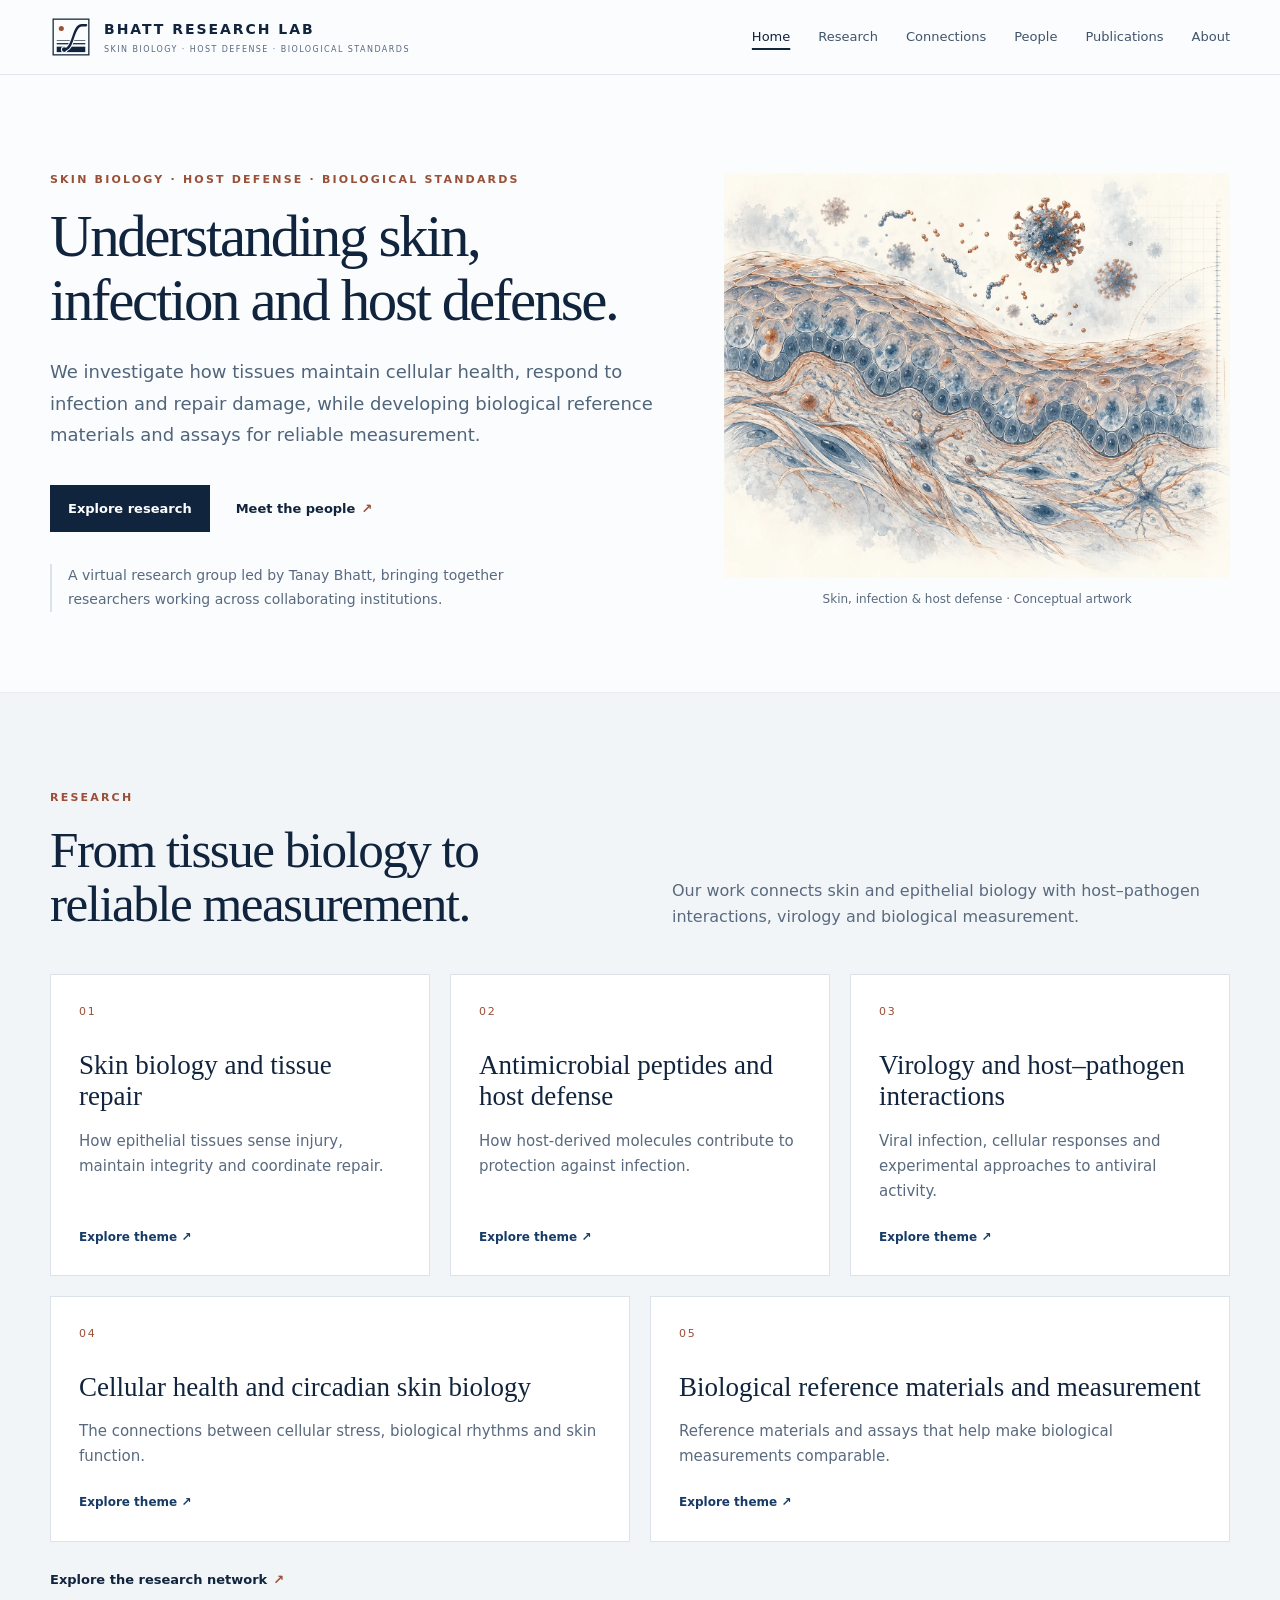
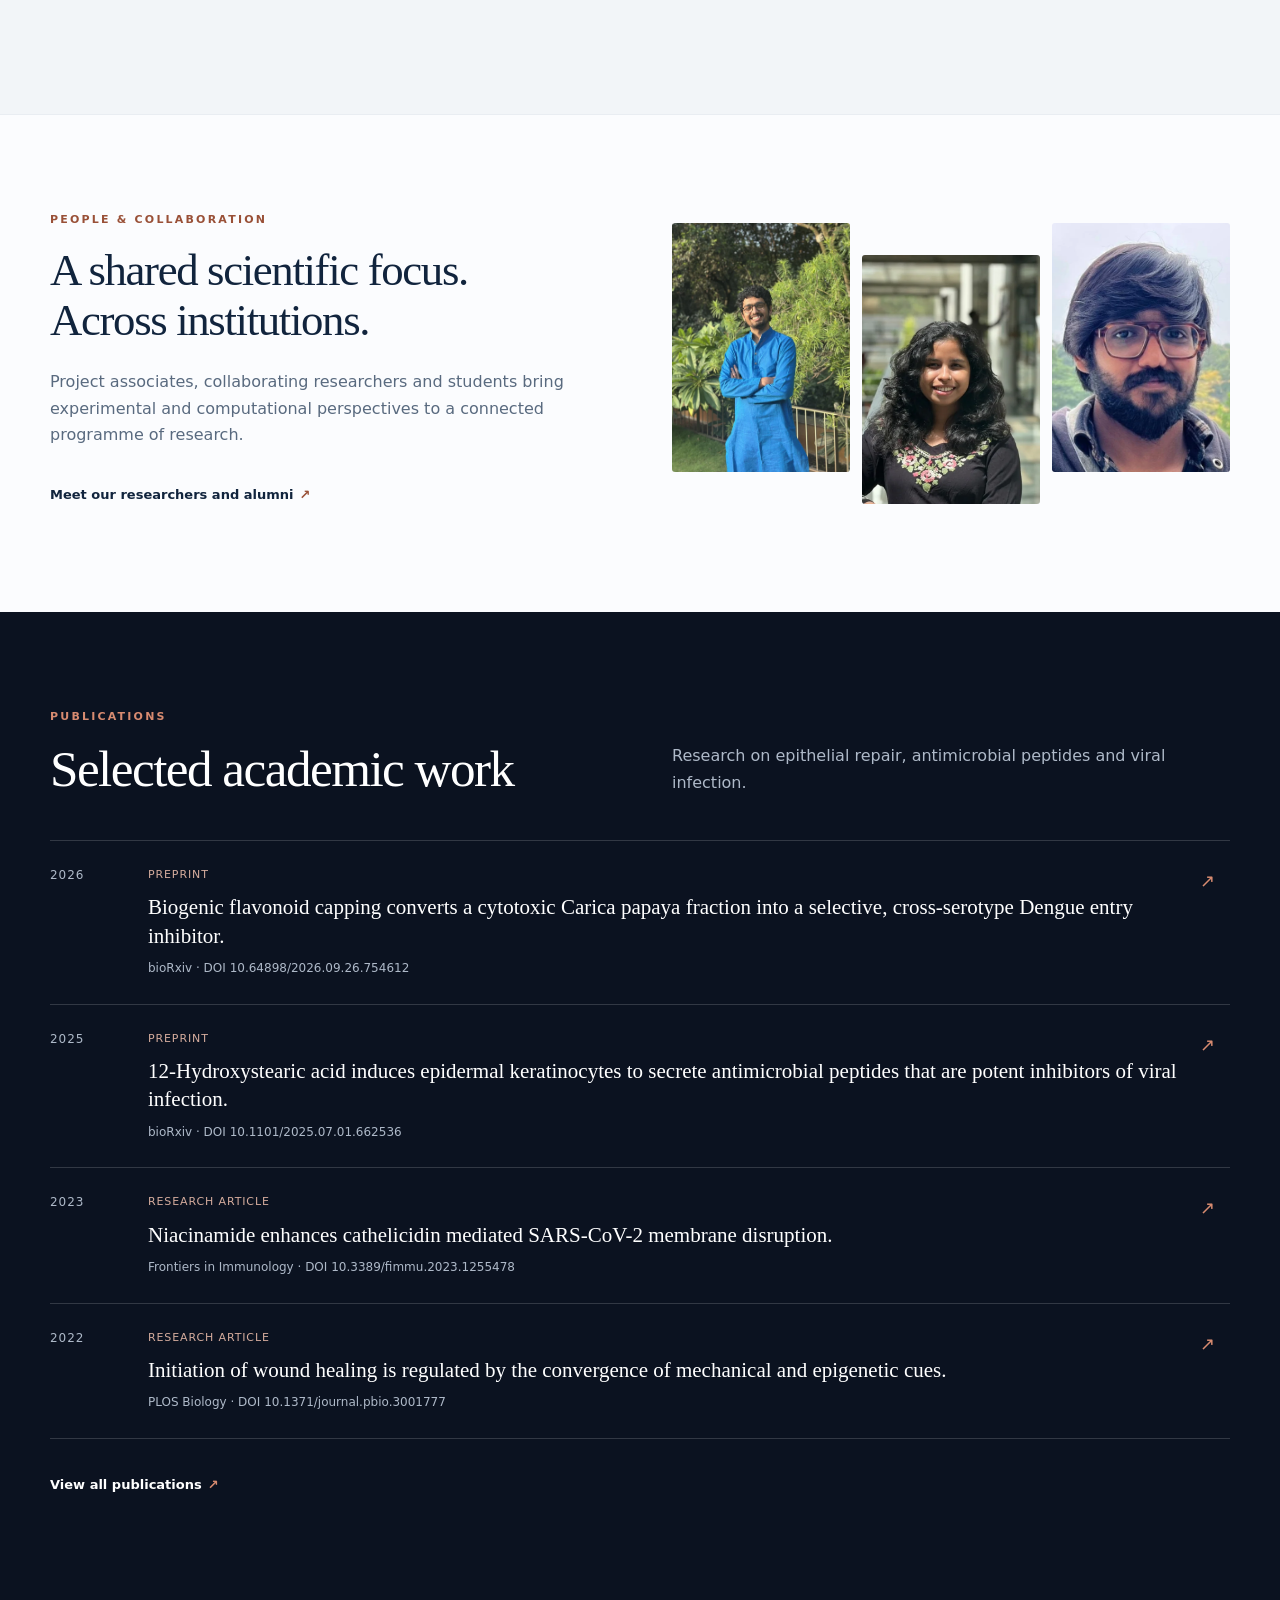
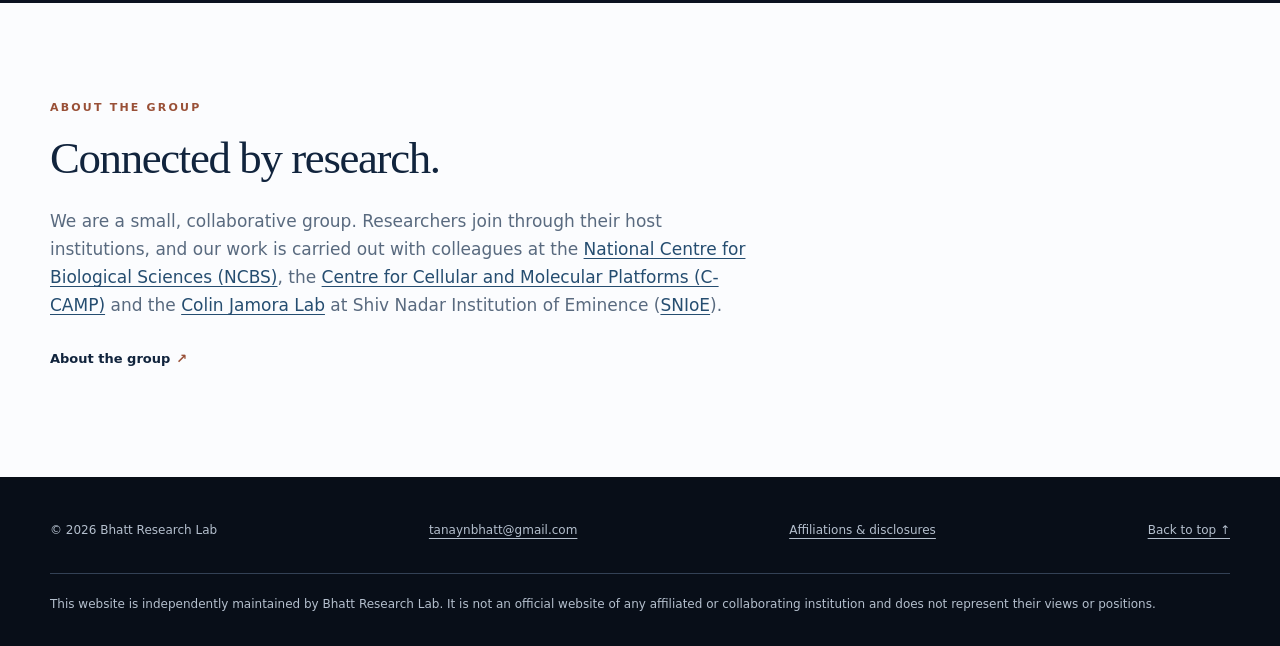
==== commit c1ed8818: "Add contact email; remove dates from Jeel's alumni entry Co-Authored-By: Claude Opus 5.5 <noreply@an" ====
--- a/index.html
+++ b/index.html
@@ -50,7 +50,7 @@
 </main>
   <footer class="site-footer">
     <div class="container">
-      <div class="footer-wrap"><span>© <span id="year">2026</span> Bhatt Research Lab</span><a href="about.html#affiliations">Affiliations &amp; disclosures</a><a href="#top">Back to top ↑</a></div>
+      <div class="footer-wrap"><span>© <span id="year">2026</span> Bhatt Research Lab</span><a href="mailto:tanaynbhatt@gmail.com">tanaynbhatt@gmail.com</a><a href="about.html#affiliations">Affiliations &amp; disclosures</a><a href="#top">Back to top ↑</a></div>
       <p class="footer-disclaimer">This website is independently maintained by Bhatt Research Lab. It is not an official website of any affiliated or collaborating institution and does not represent their views or positions.</p>
     </div>
   </footer>
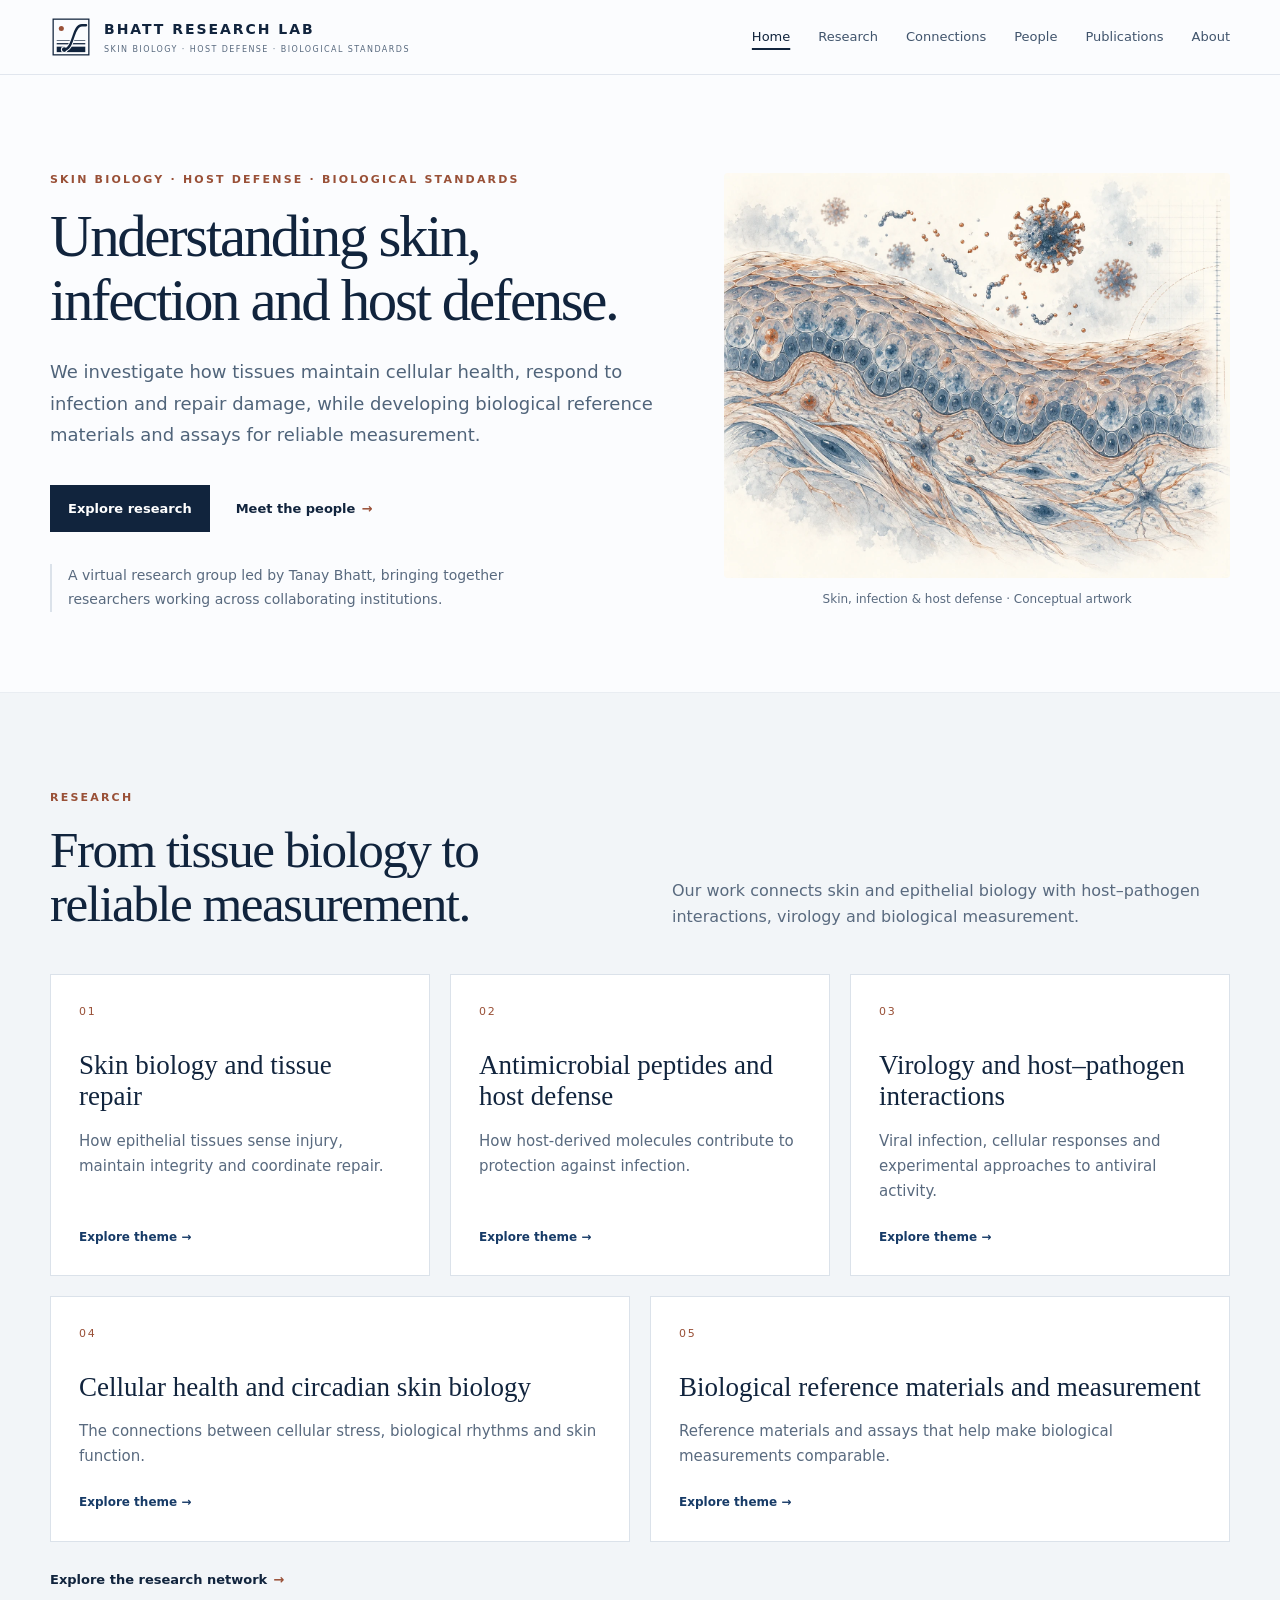
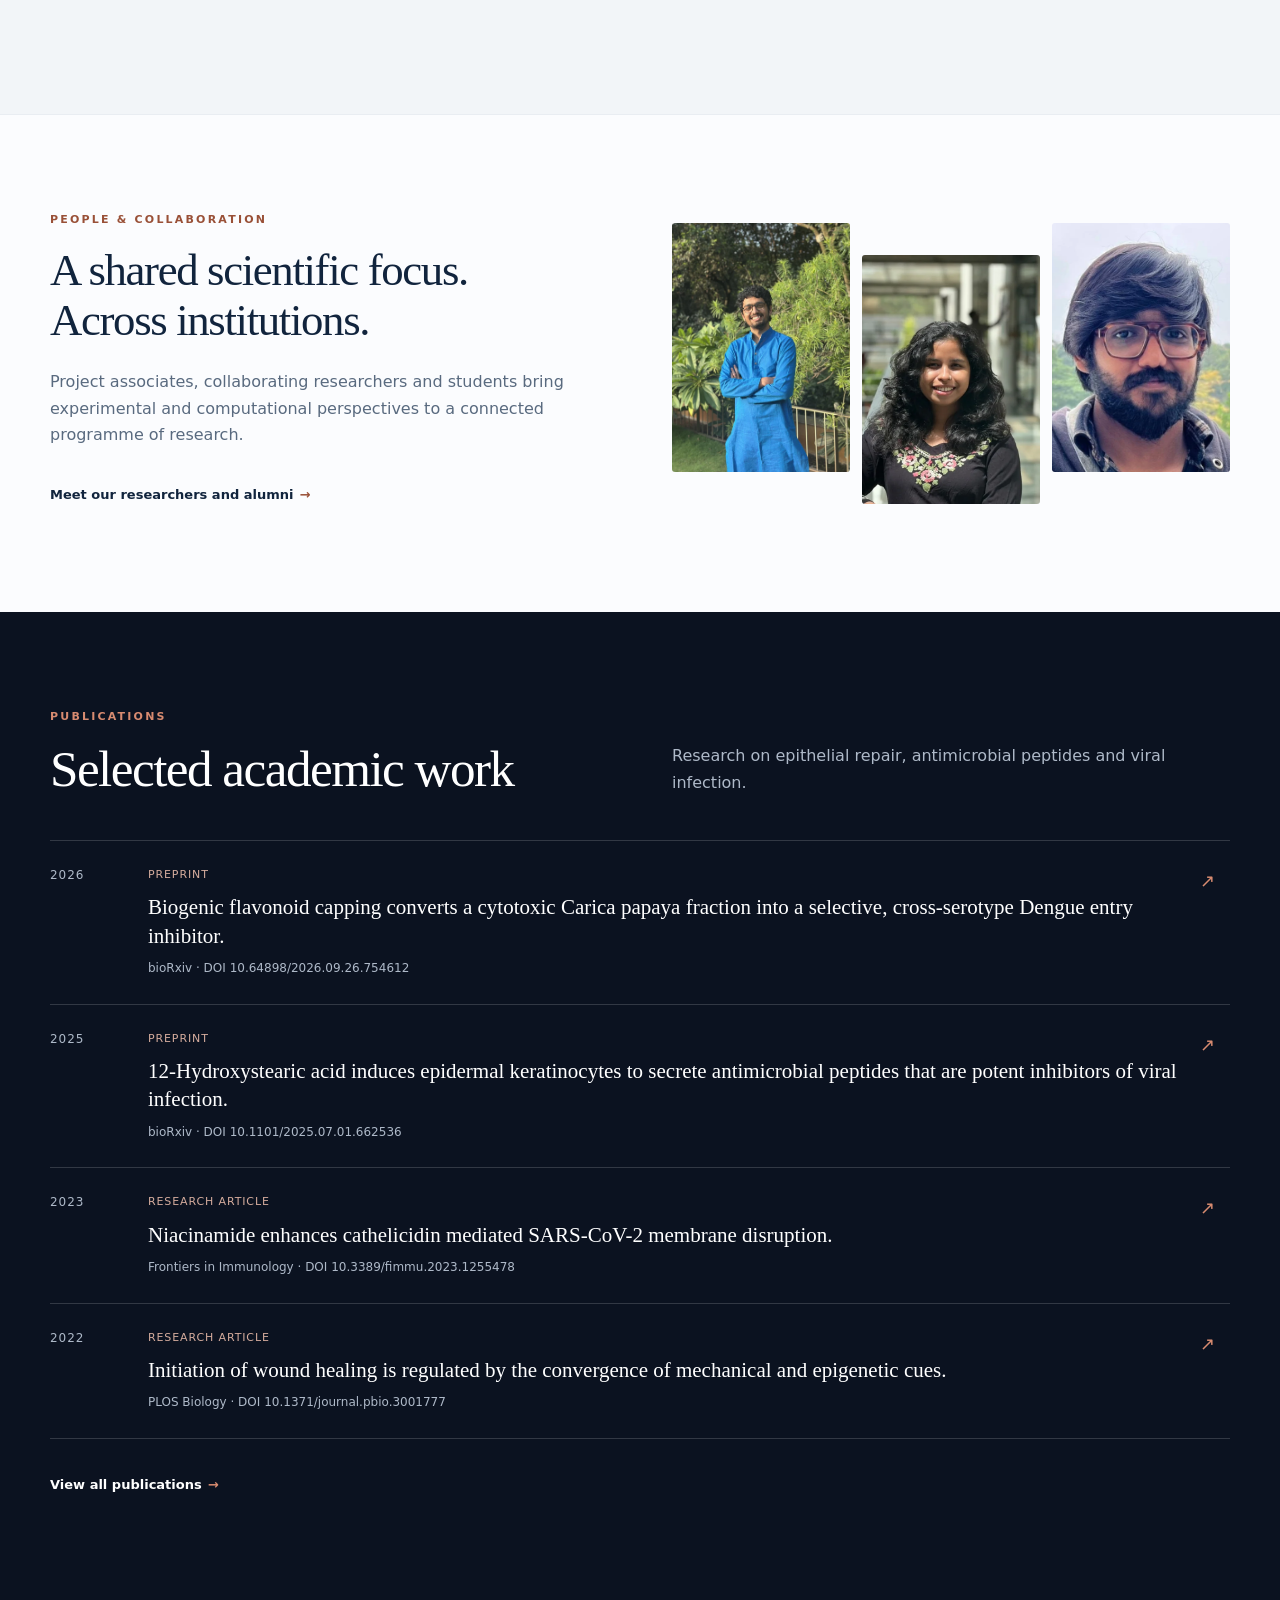
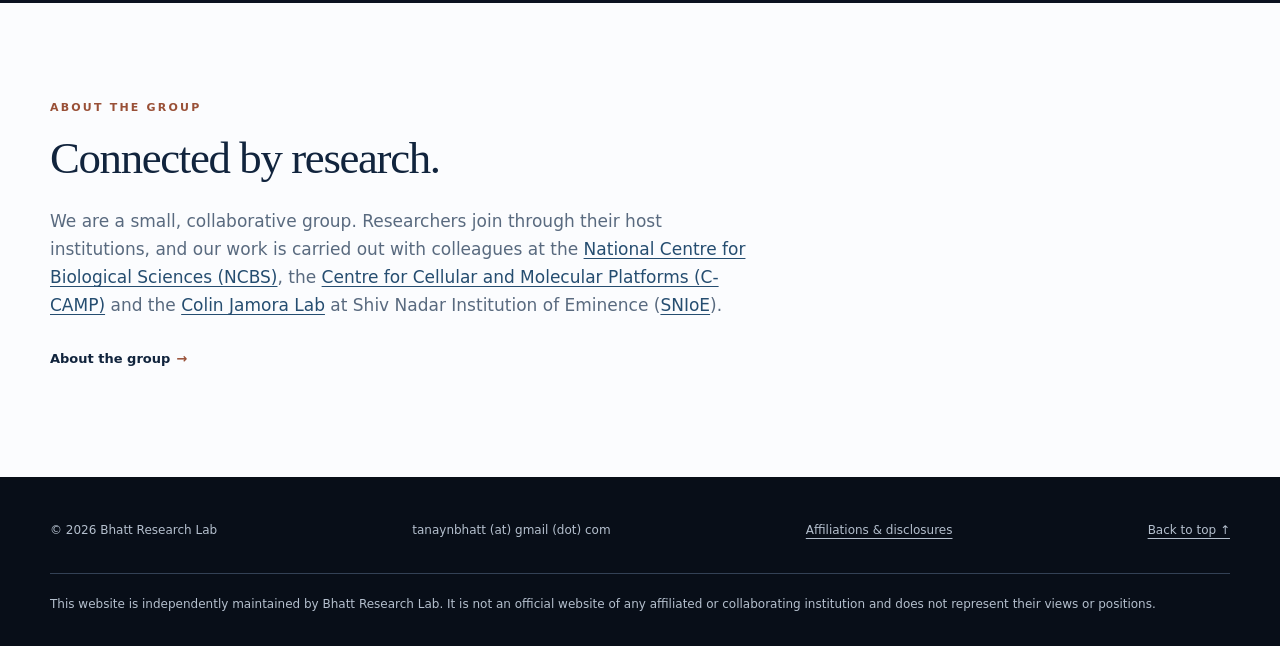
==== commit 778bfc79: "Spell out contact email; use → for internal links; add arrow and email rules to site guide Co-Author" ====
--- a/index.html
+++ b/index.html
@@ -40,17 +40,17 @@
 <p class="eyebrow">SKIN BIOLOGY · HOST DEFENSE · BIOLOGICAL STANDARDS</p>
 <h1>Understanding skin, infection and host defense.</h1>
 <p class="hero-lede">We investigate how tissues maintain cellular health, respond to infection and repair damage, while developing biological reference materials and assays for reliable measurement.</p>
-<div class="hero-actions"><a class="button button-primary" href="research.html">Explore research</a><a class="text-link" href="people.html">Meet the people <span aria-hidden="true">↗</span></a></div>
+<div class="hero-actions"><a class="button button-primary" href="research.html">Explore research</a><a class="text-link" href="people.html">Meet the people <span aria-hidden="true">→</span></a></div>
 <p class="hero-context">A virtual research group led by Tanay Bhatt, bringing together researchers working across collaborating institutions.</p>
 </div><figure class="hero-art"><img src="assets/skin-host-defense.webp" alt="Conceptual illustration of layered skin tissue, peptide-like molecules and virus-like particles" width="1402" height="1122" fetchpriority="high" decoding="async"><figcaption>Skin, infection &amp; host defense · Conceptual artwork</figcaption></figure></div></section>
-<section class="section section-light" id="research"><div class="container"><div class="section-heading"><div><p class="eyebrow">RESEARCH</p><h2>From tissue biology to reliable measurement.</h2></div><p class="section-intro">Our work connects skin and epithelial biology with host–pathogen interactions, virology and biological measurement.</p></div><div class="theme-grid"><a class="theme-card" href="research.html#skin-repair"><span class="card-number">01</span><h3>Skin biology and tissue repair</h3><p>How epithelial tissues sense injury, maintain integrity and coordinate repair.</p><span class="card-link">Explore theme <span aria-hidden="true">↗</span></span></a><a class="theme-card" href="research.html#host-defense"><span class="card-number">02</span><h3>Antimicrobial peptides and host defense</h3><p>How host-derived molecules contribute to protection against infection.</p><span class="card-link">Explore theme <span aria-hidden="true">↗</span></span></a><a class="theme-card" href="research.html#virology"><span class="card-number">03</span><h3>Virology and host–pathogen interactions</h3><p>Viral infection, cellular responses and experimental approaches to antiviral activity.</p><span class="card-link">Explore theme <span aria-hidden="true">↗</span></span></a><a class="theme-card" href="research.html#cellular-health"><span class="card-number">04</span><h3>Cellular health and circadian skin biology</h3><p>The connections between cellular stress, biological rhythms and skin function.</p><span class="card-link">Explore theme <span aria-hidden="true">↗</span></span></a><a class="theme-card" href="research.html#reference-standards"><span class="card-number">05</span><h3>Biological reference materials and measurement</h3><p>Reference materials and assays that help make biological measurements comparable.</p><span class="card-link">Explore theme <span aria-hidden="true">↗</span></span></a></div><p class="research-network-link"><a class="text-link" href="research-connections.html">Explore the research network <span aria-hidden="true">↗</span></a></p></div></section>
-<section class="section" id="people"><div class="container group-preview"><div><p class="eyebrow">PEOPLE &amp; COLLABORATION</p><h2>A shared scientific focus.<br>Across institutions.</h2><p class="section-intro">Project associates, collaborating researchers and students bring experimental and computational perspectives to a connected programme of research.</p><a class="text-link" href="people.html">Meet our researchers and alumni <span aria-hidden="true">↗</span></a></div><div class="portrait-strip" aria-hidden="true"><img src="assets/people/sarang-gajare.webp" alt="" width="300" height="360" loading="lazy"><img src="assets/people/sanyukta-bholay.webp" alt="" width="300" height="360" loading="lazy"><img src="assets/people/zidhan-subair-headshot.webp" alt="" width="300" height="360" loading="lazy"></div></div></section>
-<section class="section section-dark" id="publications"><div class="container"><div class="section-heading light"><div><p class="eyebrow">PUBLICATIONS</p><h2>Selected academic work</h2></div><p class="section-intro">Research on epithelial repair, antimicrobial peptides and viral infection.</p></div><div class="publication-list"><a class="publication" id="paper-2026-dengue" href="https://www.biorxiv.org/content/10.64898/2026.09.26.754612v1"><span class="pub-year">2026</span><span><span class="pub-type">Preprint</span><strong>Biogenic flavonoid capping converts a cytotoxic Carica papaya fraction into a selective, cross-serotype Dengue entry inhibitor.</strong><small>bioRxiv · DOI 10.64898/2026.09.26.754612</small></span><span class="arrow" aria-hidden="true">↗</span></a><a class="publication" id="paper-2025" href="https://doi.org/10.1101/2025.07.01.662536"><span class="pub-year">2025</span><span><span class="pub-type">Preprint</span><strong>12-Hydroxystearic acid induces epidermal keratinocytes to secrete antimicrobial peptides that are potent inhibitors of viral infection.</strong><small>bioRxiv · DOI 10.1101/2025.07.01.662536</small></span><span class="arrow" aria-hidden="true">↗</span></a><a class="publication" id="paper-2023" href="https://doi.org/10.3389/fimmu.2023.1255478"><span class="pub-year">2023</span><span><span class="pub-type">Research article</span><strong>Niacinamide enhances cathelicidin mediated SARS-CoV-2 membrane disruption.</strong><small>Frontiers in Immunology · DOI 10.3389/fimmu.2023.1255478</small></span><span class="arrow" aria-hidden="true">↗</span></a><a class="publication" id="paper-2022" href="https://doi.org/10.1371/journal.pbio.3001777"><span class="pub-year">2022</span><span><span class="pub-type">Research article</span><strong>Initiation of wound healing is regulated by the convergence of mechanical and epigenetic cues.</strong><small>PLOS Biology · DOI 10.1371/journal.pbio.3001777</small></span><span class="arrow" aria-hidden="true">↗</span></a></div><a class="text-link light-link" href="publications.html">View all publications <span aria-hidden="true">↗</span></a></div></section>
-<section class="section about-preview" id="contact"><div class="container"><p class="eyebrow">ABOUT THE GROUP</p><h2>Connected by research.</h2><p>We are a small, collaborative group. Researchers join through their host institutions, and our work is carried out with colleagues at the <a class="institution-link" href="https://www.ncbs.res.in/">National Centre for Biological Sciences (NCBS)</a>, the <a class="institution-link" href="https://ccamp.res.in/">Centre for Cellular and Molecular Platforms (C-CAMP)</a> and the <a class="institution-link" href="https://jamoralab.weebly.com/">Colin Jamora Lab</a> at Shiv Nadar Institution of Eminence (<a class="institution-link" href="https://snu.edu.in/faculty/colin-jamora/">SNIoE</a>).</p><a class="text-link" href="about.html">About the group <span aria-hidden="true">↗</span></a></div></section>
+<section class="section section-light" id="research"><div class="container"><div class="section-heading"><div><p class="eyebrow">RESEARCH</p><h2>From tissue biology to reliable measurement.</h2></div><p class="section-intro">Our work connects skin and epithelial biology with host–pathogen interactions, virology and biological measurement.</p></div><div class="theme-grid"><a class="theme-card" href="research.html#skin-repair"><span class="card-number">01</span><h3>Skin biology and tissue repair</h3><p>How epithelial tissues sense injury, maintain integrity and coordinate repair.</p><span class="card-link">Explore theme <span aria-hidden="true">→</span></span></a><a class="theme-card" href="research.html#host-defense"><span class="card-number">02</span><h3>Antimicrobial peptides and host defense</h3><p>How host-derived molecules contribute to protection against infection.</p><span class="card-link">Explore theme <span aria-hidden="true">→</span></span></a><a class="theme-card" href="research.html#virology"><span class="card-number">03</span><h3>Virology and host–pathogen interactions</h3><p>Viral infection, cellular responses and experimental approaches to antiviral activity.</p><span class="card-link">Explore theme <span aria-hidden="true">→</span></span></a><a class="theme-card" href="research.html#cellular-health"><span class="card-number">04</span><h3>Cellular health and circadian skin biology</h3><p>The connections between cellular stress, biological rhythms and skin function.</p><span class="card-link">Explore theme <span aria-hidden="true">→</span></span></a><a class="theme-card" href="research.html#reference-standards"><span class="card-number">05</span><h3>Biological reference materials and measurement</h3><p>Reference materials and assays that help make biological measurements comparable.</p><span class="card-link">Explore theme <span aria-hidden="true">→</span></span></a></div><p class="research-network-link"><a class="text-link" href="research-connections.html">Explore the research network <span aria-hidden="true">→</span></a></p></div></section>
+<section class="section" id="people"><div class="container group-preview"><div><p class="eyebrow">PEOPLE &amp; COLLABORATION</p><h2>A shared scientific focus.<br>Across institutions.</h2><p class="section-intro">Project associates, collaborating researchers and students bring experimental and computational perspectives to a connected programme of research.</p><a class="text-link" href="people.html">Meet our researchers and alumni <span aria-hidden="true">→</span></a></div><div class="portrait-strip" aria-hidden="true"><img src="assets/people/sarang-gajare.webp" alt="" width="300" height="360" loading="lazy"><img src="assets/people/sanyukta-bholay.webp" alt="" width="300" height="360" loading="lazy"><img src="assets/people/zidhan-subair-headshot.webp" alt="" width="300" height="360" loading="lazy"></div></div></section>
+<section class="section section-dark" id="publications"><div class="container"><div class="section-heading light"><div><p class="eyebrow">PUBLICATIONS</p><h2>Selected academic work</h2></div><p class="section-intro">Research on epithelial repair, antimicrobial peptides and viral infection.</p></div><div class="publication-list"><a class="publication" id="paper-2026-dengue" href="https://www.biorxiv.org/content/10.64898/2026.09.26.754612v1"><span class="pub-year">2026</span><span><span class="pub-type">Preprint</span><strong>Biogenic flavonoid capping converts a cytotoxic Carica papaya fraction into a selective, cross-serotype Dengue entry inhibitor.</strong><small>bioRxiv · DOI 10.64898/2026.09.26.754612</small></span><span class="arrow" aria-hidden="true">↗</span></a><a class="publication" id="paper-2025" href="https://doi.org/10.1101/2025.07.01.662536"><span class="pub-year">2025</span><span><span class="pub-type">Preprint</span><strong>12-Hydroxystearic acid induces epidermal keratinocytes to secrete antimicrobial peptides that are potent inhibitors of viral infection.</strong><small>bioRxiv · DOI 10.1101/2025.07.01.662536</small></span><span class="arrow" aria-hidden="true">↗</span></a><a class="publication" id="paper-2023" href="https://doi.org/10.3389/fimmu.2023.1255478"><span class="pub-year">2023</span><span><span class="pub-type">Research article</span><strong>Niacinamide enhances cathelicidin mediated SARS-CoV-2 membrane disruption.</strong><small>Frontiers in Immunology · DOI 10.3389/fimmu.2023.1255478</small></span><span class="arrow" aria-hidden="true">↗</span></a><a class="publication" id="paper-2022" href="https://doi.org/10.1371/journal.pbio.3001777"><span class="pub-year">2022</span><span><span class="pub-type">Research article</span><strong>Initiation of wound healing is regulated by the convergence of mechanical and epigenetic cues.</strong><small>PLOS Biology · DOI 10.1371/journal.pbio.3001777</small></span><span class="arrow" aria-hidden="true">↗</span></a></div><a class="text-link light-link" href="publications.html">View all publications <span aria-hidden="true">→</span></a></div></section>
+<section class="section about-preview" id="contact"><div class="container"><p class="eyebrow">ABOUT THE GROUP</p><h2>Connected by research.</h2><p>We are a small, collaborative group. Researchers join through their host institutions, and our work is carried out with colleagues at the <a class="institution-link" href="https://www.ncbs.res.in/">National Centre for Biological Sciences (NCBS)</a>, the <a class="institution-link" href="https://ccamp.res.in/">Centre for Cellular and Molecular Platforms (C-CAMP)</a> and the <a class="institution-link" href="https://jamoralab.weebly.com/">Colin Jamora Lab</a> at Shiv Nadar Institution of Eminence (<a class="institution-link" href="https://snu.edu.in/faculty/colin-jamora/">SNIoE</a>).</p><a class="text-link" href="about.html">About the group <span aria-hidden="true">→</span></a></div></section>
 </main>
   <footer class="site-footer">
     <div class="container">
-      <div class="footer-wrap"><span>© <span id="year">2026</span> Bhatt Research Lab</span><a href="mailto:tanaynbhatt@gmail.com">tanaynbhatt@gmail.com</a><a href="about.html#affiliations">Affiliations &amp; disclosures</a><a href="#top">Back to top ↑</a></div>
+      <div class="footer-wrap"><span>© <span id="year">2026</span> Bhatt Research Lab</span><span class="footer-email">tanaynbhatt (at) gmail (dot) com</span><a href="about.html#affiliations">Affiliations &amp; disclosures</a><a href="#top">Back to top ↑</a></div>
       <p class="footer-disclaimer">This website is independently maintained by Bhatt Research Lab. It is not an official website of any affiliated or collaborating institution and does not represent their views or positions.</p>
     </div>
   </footer>
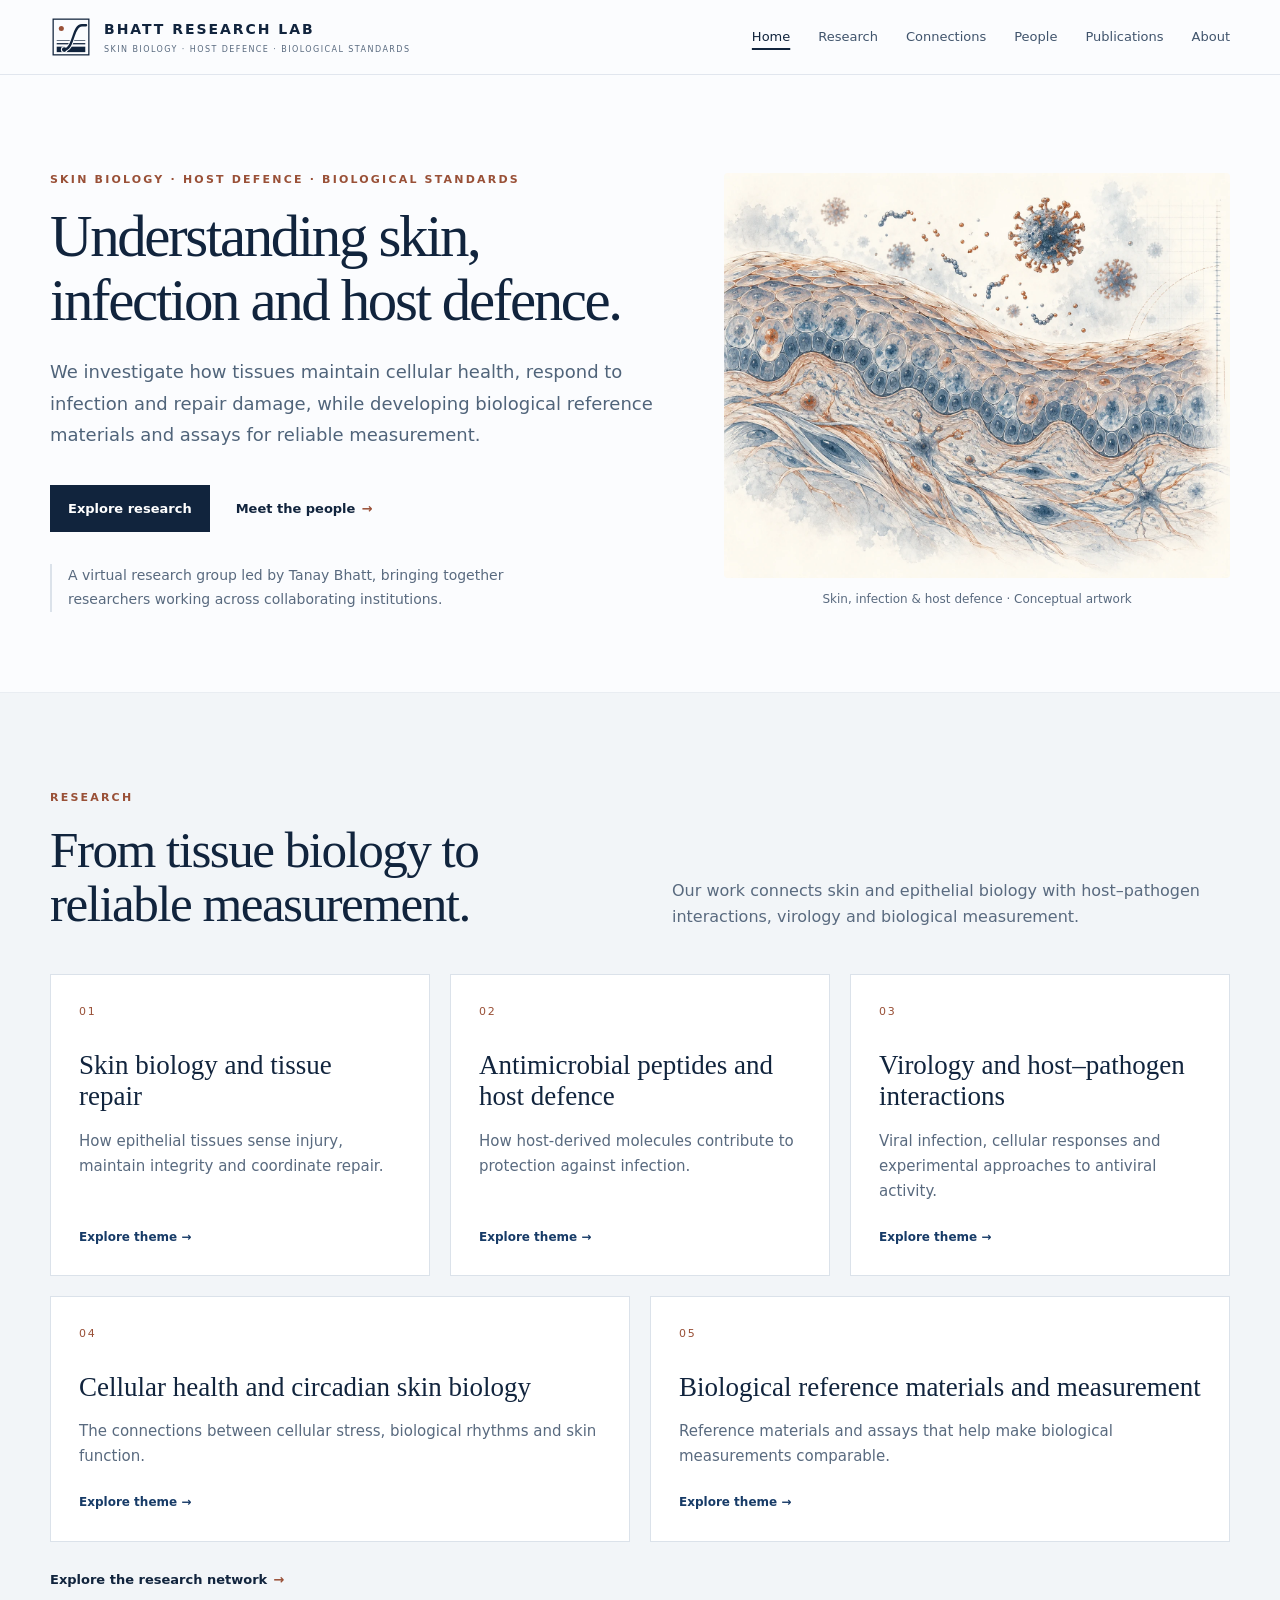
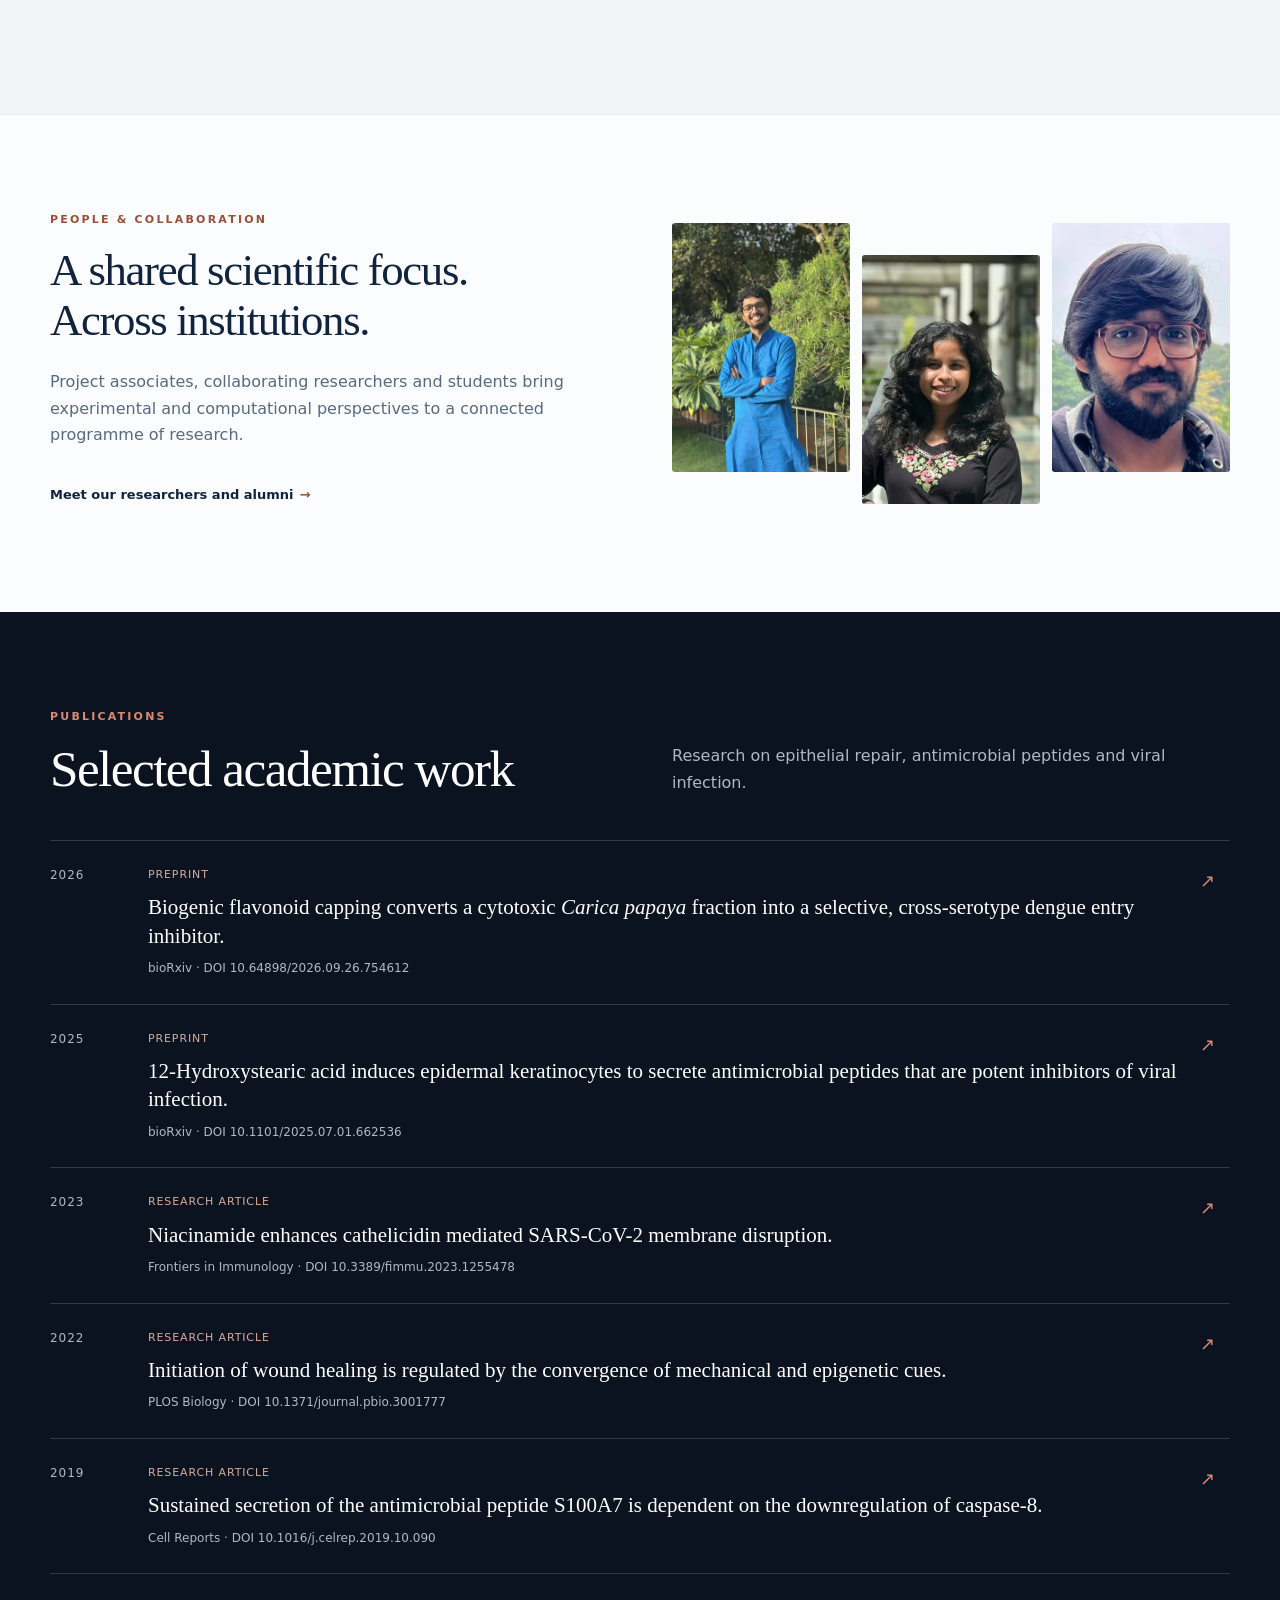
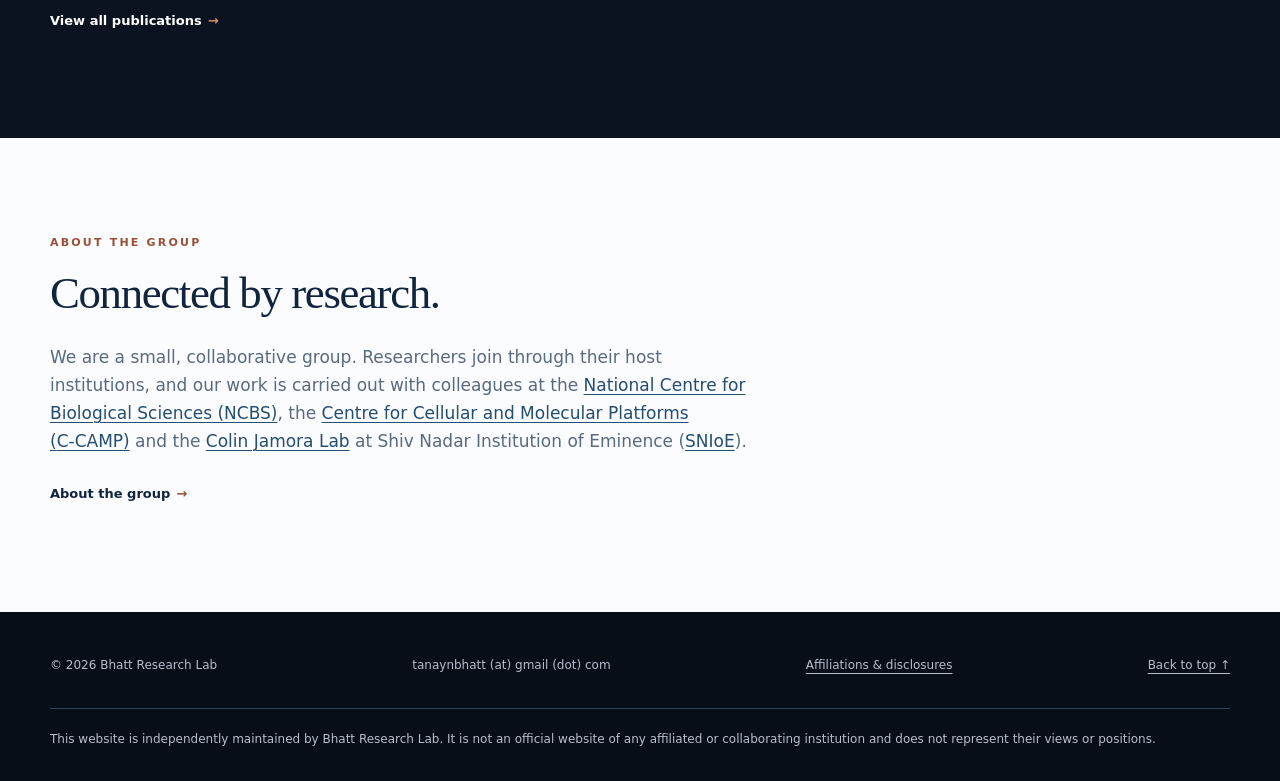
==== commit 8041b022: "Writing pass: British 'defence', exact papaya title, Cell Reports on home, tighter bios - Standardis" ====
--- a/index.html
+++ b/index.html
@@ -3,13 +3,13 @@
 <head>
   <meta charset="utf-8">
   <meta name="viewport" content="width=device-width, initial-scale=1">
-  <title>Bhatt Research Lab | Skin Biology, Host Defense &amp; Virology</title>
-  <meta name="description" content="A virtual research group led by Tanay Bhatt studying skin biology, host defense, viral infection and biological reference standards across collaborating institutions.">
+  <title>Bhatt Research Lab | Skin Biology, Host Defence &amp; Virology</title>
+  <meta name="description" content="A virtual research group led by Tanay Bhatt studying skin biology, host defence, viral infection and biological reference standards across collaborating institutions.">
   <meta name="author" content="Tanay Bhatt">
   <meta name="google-site-verification" content="ByoJTeh3jbRWHztbOk932yagEXLeVEQwqx9iwH_nbgw">
   <meta name="theme-color" content="#11243d">
-  <meta property="og:title" content="Bhatt Research Lab | Skin Biology, Host Defense &amp; Virology">
-  <meta property="og:description" content="A virtual research group led by Tanay Bhatt studying skin biology, host defense, viral infection and biological reference standards across collaborating institutions.">
+  <meta property="og:title" content="Bhatt Research Lab | Skin Biology, Host Defence &amp; Virology">
+  <meta property="og:description" content="A virtual research group led by Tanay Bhatt studying skin biology, host defence, viral infection and biological reference standards across collaborating institutions.">
   <meta property="og:type" content="website">
   <meta property="og:image" content="https://tanaybhattlab.pages.dev/assets/og-image.jpg">
   <meta property="og:image:width" content="1200">
@@ -19,7 +19,7 @@
   <link rel="canonical" href="https://tanaybhattlab.pages.dev/">
   <link rel="icon" href="assets/logo-mark.svg" type="image/svg+xml">
   <link rel="stylesheet" href="styles.css">
-  <script type="application/ld+json">{"@context": "https://schema.org", "@type": "WebSite", "name": "Bhatt Research Lab", "url": "https://tanaybhattlab.pages.dev/", "description": "A virtual research group led by Tanay Bhatt studying skin biology, host defense, viral infection and biological reference standards across collaborating institutions.", "alternateName": ["Tanay Bhatt Lab", "tanaybhattlab"]}</script>
+  <script type="application/ld+json">{"@context": "https://schema.org", "@type": "WebSite", "name": "Bhatt Research Lab", "url": "https://tanaybhattlab.pages.dev/", "description": "A virtual research group led by Tanay Bhatt studying skin biology, host defence, viral infection and biological reference standards across collaborating institutions.", "alternateName": ["Tanay Bhatt Lab", "tanaybhattlab"]}</script>
   <script src="script.js" defer></script>
   <script type="module" src="https://static.cloudflareinsights.com/beacon.min.js" data-cf-beacon='{"token":"09368c3afff84da68a959ba5586ce6ea"}'></script>
 </head>
@@ -29,7 +29,7 @@
     <div class="container nav-wrap">
       <a class="brand" href="index.html" aria-label="Bhatt Research Lab home">
         <img class="brand-mark" src="assets/logo-mark.svg" alt="" width="42" height="42" decoding="async">
-        <span><strong>BHATT RESEARCH LAB</strong><small>SKIN BIOLOGY · HOST DEFENSE · BIOLOGICAL STANDARDS</small></span>
+        <span><strong>BHATT RESEARCH LAB</strong><small>SKIN BIOLOGY · HOST DEFENCE · BIOLOGICAL STANDARDS</small></span>
       </a>
       <button class="menu-toggle" aria-label="Toggle navigation" aria-expanded="false" aria-controls="site-nav" hidden>Menu</button>
       <nav id="site-nav" class="site-nav" aria-label="Main navigation"><a href="index.html" aria-current="page">Home</a><a href="research.html">Research</a><a href="research-connections.html">Connections</a><a href="people.html">People</a><a href="publications.html">Publications</a><a href="about.html">About</a></nav>
@@ -37,16 +37,16 @@
   </header>
   <main id="top" tabindex="-1">
 <section class="hero section"><div class="container hero-grid"><div class="hero-copy">
-<p class="eyebrow">SKIN BIOLOGY · HOST DEFENSE · BIOLOGICAL STANDARDS</p>
-<h1>Understanding skin, infection and host defense.</h1>
+<p class="eyebrow">SKIN BIOLOGY · HOST DEFENCE · BIOLOGICAL STANDARDS</p>
+<h1>Understanding skin, infection and host defence.</h1>
 <p class="hero-lede">We investigate how tissues maintain cellular health, respond to infection and repair damage, while developing biological reference materials and assays for reliable measurement.</p>
 <div class="hero-actions"><a class="button button-primary" href="research.html">Explore research</a><a class="text-link" href="people.html">Meet the people <span aria-hidden="true">→</span></a></div>
 <p class="hero-context">A virtual research group led by Tanay Bhatt, bringing together researchers working across collaborating institutions.</p>
-</div><figure class="hero-art"><img src="assets/skin-host-defense.webp" alt="Conceptual illustration of layered skin tissue, peptide-like molecules and virus-like particles" width="1402" height="1122" fetchpriority="high" decoding="async"><figcaption>Skin, infection &amp; host defense · Conceptual artwork</figcaption></figure></div></section>
-<section class="section section-light" id="research"><div class="container"><div class="section-heading"><div><p class="eyebrow">RESEARCH</p><h2>From tissue biology to reliable measurement.</h2></div><p class="section-intro">Our work connects skin and epithelial biology with host–pathogen interactions, virology and biological measurement.</p></div><div class="theme-grid"><a class="theme-card" href="research.html#skin-repair"><span class="card-number">01</span><h3>Skin biology and tissue repair</h3><p>How epithelial tissues sense injury, maintain integrity and coordinate repair.</p><span class="card-link">Explore theme <span aria-hidden="true">→</span></span></a><a class="theme-card" href="research.html#host-defense"><span class="card-number">02</span><h3>Antimicrobial peptides and host defense</h3><p>How host-derived molecules contribute to protection against infection.</p><span class="card-link">Explore theme <span aria-hidden="true">→</span></span></a><a class="theme-card" href="research.html#virology"><span class="card-number">03</span><h3>Virology and host–pathogen interactions</h3><p>Viral infection, cellular responses and experimental approaches to antiviral activity.</p><span class="card-link">Explore theme <span aria-hidden="true">→</span></span></a><a class="theme-card" href="research.html#cellular-health"><span class="card-number">04</span><h3>Cellular health and circadian skin biology</h3><p>The connections between cellular stress, biological rhythms and skin function.</p><span class="card-link">Explore theme <span aria-hidden="true">→</span></span></a><a class="theme-card" href="research.html#reference-standards"><span class="card-number">05</span><h3>Biological reference materials and measurement</h3><p>Reference materials and assays that help make biological measurements comparable.</p><span class="card-link">Explore theme <span aria-hidden="true">→</span></span></a></div><p class="research-network-link"><a class="text-link" href="research-connections.html">Explore the research network <span aria-hidden="true">→</span></a></p></div></section>
+</div><figure class="hero-art"><img src="assets/skin-host-defense.webp" alt="Conceptual illustration of layered skin tissue, peptide-like molecules and virus-like particles" width="1402" height="1122" fetchpriority="high" decoding="async"><figcaption>Skin, infection &amp; host defence · Conceptual artwork</figcaption></figure></div></section>
+<section class="section section-light" id="research"><div class="container"><div class="section-heading"><div><p class="eyebrow">RESEARCH</p><h2>From tissue biology to reliable measurement.</h2></div><p class="section-intro">Our work connects skin and epithelial biology with host–pathogen interactions, virology and biological measurement.</p></div><div class="theme-grid"><a class="theme-card" href="research.html#skin-repair"><span class="card-number">01</span><h3>Skin biology and tissue repair</h3><p>How epithelial tissues sense injury, maintain integrity and coordinate repair.</p><span class="card-link">Explore theme <span aria-hidden="true">→</span></span></a><a class="theme-card" href="research.html#host-defense"><span class="card-number">02</span><h3>Antimicrobial peptides and host defence</h3><p>How host-derived molecules contribute to protection against infection.</p><span class="card-link">Explore theme <span aria-hidden="true">→</span></span></a><a class="theme-card" href="research.html#virology"><span class="card-number">03</span><h3>Virology and host–pathogen interactions</h3><p>Viral infection, cellular responses and experimental approaches to antiviral activity.</p><span class="card-link">Explore theme <span aria-hidden="true">→</span></span></a><a class="theme-card" href="research.html#cellular-health"><span class="card-number">04</span><h3>Cellular health and circadian skin biology</h3><p>The connections between cellular stress, biological rhythms and skin function.</p><span class="card-link">Explore theme <span aria-hidden="true">→</span></span></a><a class="theme-card" href="research.html#reference-standards"><span class="card-number">05</span><h3>Biological reference materials and measurement</h3><p>Reference materials and assays that help make biological measurements comparable.</p><span class="card-link">Explore theme <span aria-hidden="true">→</span></span></a></div><p class="research-network-link"><a class="text-link" href="research-connections.html">Explore the research network <span aria-hidden="true">→</span></a></p></div></section>
 <section class="section" id="people"><div class="container group-preview"><div><p class="eyebrow">PEOPLE &amp; COLLABORATION</p><h2>A shared scientific focus.<br>Across institutions.</h2><p class="section-intro">Project associates, collaborating researchers and students bring experimental and computational perspectives to a connected programme of research.</p><a class="text-link" href="people.html">Meet our researchers and alumni <span aria-hidden="true">→</span></a></div><div class="portrait-strip" aria-hidden="true"><img src="assets/people/sarang-gajare.webp" alt="" width="300" height="360" loading="lazy"><img src="assets/people/sanyukta-bholay.webp" alt="" width="300" height="360" loading="lazy"><img src="assets/people/zidhan-subair-headshot.webp" alt="" width="300" height="360" loading="lazy"></div></div></section>
-<section class="section section-dark" id="publications"><div class="container"><div class="section-heading light"><div><p class="eyebrow">PUBLICATIONS</p><h2>Selected academic work</h2></div><p class="section-intro">Research on epithelial repair, antimicrobial peptides and viral infection.</p></div><div class="publication-list"><a class="publication" id="paper-2026-dengue" href="https://www.biorxiv.org/content/10.64898/2026.09.26.754612v1"><span class="pub-year">2026</span><span><span class="pub-type">Preprint</span><strong>Biogenic flavonoid capping converts a cytotoxic Carica papaya fraction into a selective, cross-serotype Dengue entry inhibitor.</strong><small>bioRxiv · DOI 10.64898/2026.09.26.754612</small></span><span class="arrow" aria-hidden="true">↗</span></a><a class="publication" id="paper-2025" href="https://doi.org/10.1101/2025.07.01.662536"><span class="pub-year">2025</span><span><span class="pub-type">Preprint</span><strong>12-Hydroxystearic acid induces epidermal keratinocytes to secrete antimicrobial peptides that are potent inhibitors of viral infection.</strong><small>bioRxiv · DOI 10.1101/2025.07.01.662536</small></span><span class="arrow" aria-hidden="true">↗</span></a><a class="publication" id="paper-2023" href="https://doi.org/10.3389/fimmu.2023.1255478"><span class="pub-year">2023</span><span><span class="pub-type">Research article</span><strong>Niacinamide enhances cathelicidin mediated SARS-CoV-2 membrane disruption.</strong><small>Frontiers in Immunology · DOI 10.3389/fimmu.2023.1255478</small></span><span class="arrow" aria-hidden="true">↗</span></a><a class="publication" id="paper-2022" href="https://doi.org/10.1371/journal.pbio.3001777"><span class="pub-year">2022</span><span><span class="pub-type">Research article</span><strong>Initiation of wound healing is regulated by the convergence of mechanical and epigenetic cues.</strong><small>PLOS Biology · DOI 10.1371/journal.pbio.3001777</small></span><span class="arrow" aria-hidden="true">↗</span></a></div><a class="text-link light-link" href="publications.html">View all publications <span aria-hidden="true">→</span></a></div></section>
-<section class="section about-preview" id="contact"><div class="container"><p class="eyebrow">ABOUT THE GROUP</p><h2>Connected by research.</h2><p>We are a small, collaborative group. Researchers join through their host institutions, and our work is carried out with colleagues at the <a class="institution-link" href="https://www.ncbs.res.in/">National Centre for Biological Sciences (NCBS)</a>, the <a class="institution-link" href="https://ccamp.res.in/">Centre for Cellular and Molecular Platforms (C-CAMP)</a> and the <a class="institution-link" href="https://jamoralab.weebly.com/">Colin Jamora Lab</a> at Shiv Nadar Institution of Eminence (<a class="institution-link" href="https://snu.edu.in/faculty/colin-jamora/">SNIoE</a>).</p><a class="text-link" href="about.html">About the group <span aria-hidden="true">→</span></a></div></section>
+<section class="section section-dark" id="publications"><div class="container"><div class="section-heading light"><div><p class="eyebrow">PUBLICATIONS</p><h2>Selected academic work</h2></div><p class="section-intro">Research on epithelial repair, antimicrobial peptides and viral infection.</p></div><div class="publication-list"><a class="publication" id="paper-2026-dengue" href="https://www.biorxiv.org/content/10.64898/2026.09.26.754612v1"><span class="pub-year">2026</span><span><span class="pub-type">Preprint</span><strong>Biogenic flavonoid capping converts a cytotoxic <em>Carica papaya</em> fraction into a selective, cross-serotype dengue entry inhibitor.</strong><small>bioRxiv · DOI 10.64898/2026.09.26.754612</small></span><span class="arrow" aria-hidden="true">↗</span></a><a class="publication" id="paper-2025" href="https://doi.org/10.1101/2025.07.01.662536"><span class="pub-year">2025</span><span><span class="pub-type">Preprint</span><strong>12-Hydroxystearic acid induces epidermal keratinocytes to secrete antimicrobial peptides that are potent inhibitors of viral infection.</strong><small>bioRxiv · DOI 10.1101/2025.07.01.662536</small></span><span class="arrow" aria-hidden="true">↗</span></a><a class="publication" id="paper-2023" href="https://doi.org/10.3389/fimmu.2023.1255478"><span class="pub-year">2023</span><span><span class="pub-type">Research article</span><strong>Niacinamide enhances cathelicidin mediated <span class="nowrap">SARS-CoV-2</span> membrane disruption.</strong><small>Frontiers in Immunology · DOI 10.3389/fimmu.2023.1255478</small></span><span class="arrow" aria-hidden="true">↗</span></a><a class="publication" id="paper-2022" href="https://doi.org/10.1371/journal.pbio.3001777"><span class="pub-year">2022</span><span><span class="pub-type">Research article</span><strong>Initiation of wound healing is regulated by the convergence of mechanical and epigenetic cues.</strong><small>PLOS Biology · DOI 10.1371/journal.pbio.3001777</small></span><span class="arrow" aria-hidden="true">↗</span></a><a class="publication" id="paper-2019" href="https://doi.org/10.1016/j.celrep.2019.10.090"><span class="pub-year">2019</span><span><span class="pub-type">Research article</span><strong>Sustained secretion of the antimicrobial peptide S100A7 is dependent on the downregulation of caspase-8.</strong><small>Cell Reports · DOI 10.1016/j.celrep.2019.10.090</small></span><span class="arrow" aria-hidden="true">↗</span></a></div><a class="text-link light-link" href="publications.html">View all publications <span aria-hidden="true">→</span></a></div></section>
+<section class="section about-preview" id="contact"><div class="container"><p class="eyebrow">ABOUT THE GROUP</p><h2>Connected by research.</h2><p>We are a small, collaborative group. Researchers join through their host institutions, and our work is carried out with colleagues at the <a class="institution-link" href="https://www.ncbs.res.in/">National Centre for Biological Sciences (NCBS)</a>, the <a class="institution-link" href="https://ccamp.res.in/">Centre for Cellular and Molecular Platforms (<span class="nowrap">C-CAMP</span>)</a> and the <a class="institution-link" href="https://jamoralab.weebly.com/">Colin Jamora Lab</a> at Shiv Nadar Institution of Eminence (<a class="institution-link" href="https://snu.edu.in/faculty/colin-jamora/">SNIoE</a>).</p><a class="text-link" href="about.html">About the group <span aria-hidden="true">→</span></a></div></section>
 </main>
   <footer class="site-footer">
     <div class="container">
--- a/styles.css
+++ b/styles.css
@@ -201,6 +201,8 @@
 .profile-bio{color:var(--muted);font-size:14px;line-height:1.75;margin:8px 0 20px}
 .profile-links{display:flex;flex-wrap:wrap;gap:4px 18px;margin:auto 0 0;padding:0;list-style:none}
 .profile-links a{font-size:12px;color:var(--blue);display:inline-flex;align-items:center;gap:4px;min-height:44px;text-decoration:underline;text-underline-offset:4px}
+.profile-email{font-size:12px;color:var(--muted,#5b6878);display:inline-flex;align-items:center;min-height:44px}
+.footer-email{display:inline-flex;align-items:center;min-height:44px}
 .editorial-grid{display:grid;grid-template-columns:.75fr 1.25fr;gap:80px}
 .editorial-grid p{margin:0 0 22px;color:var(--muted);font-size:17px}
 .editorial-grid .eyebrow{font-size:11px;color:var(--rust)}
@@ -266,3 +268,4 @@
 .theme-papers a{color:var(--ink);text-decoration:underline;text-underline-offset:3px}
 .research-detail p:not(.eyebrow)+p{margin-top:16px}
 .research-detail p.theme-papers{font-size:14px;margin-top:4px}
+.nowrap{white-space:nowrap}
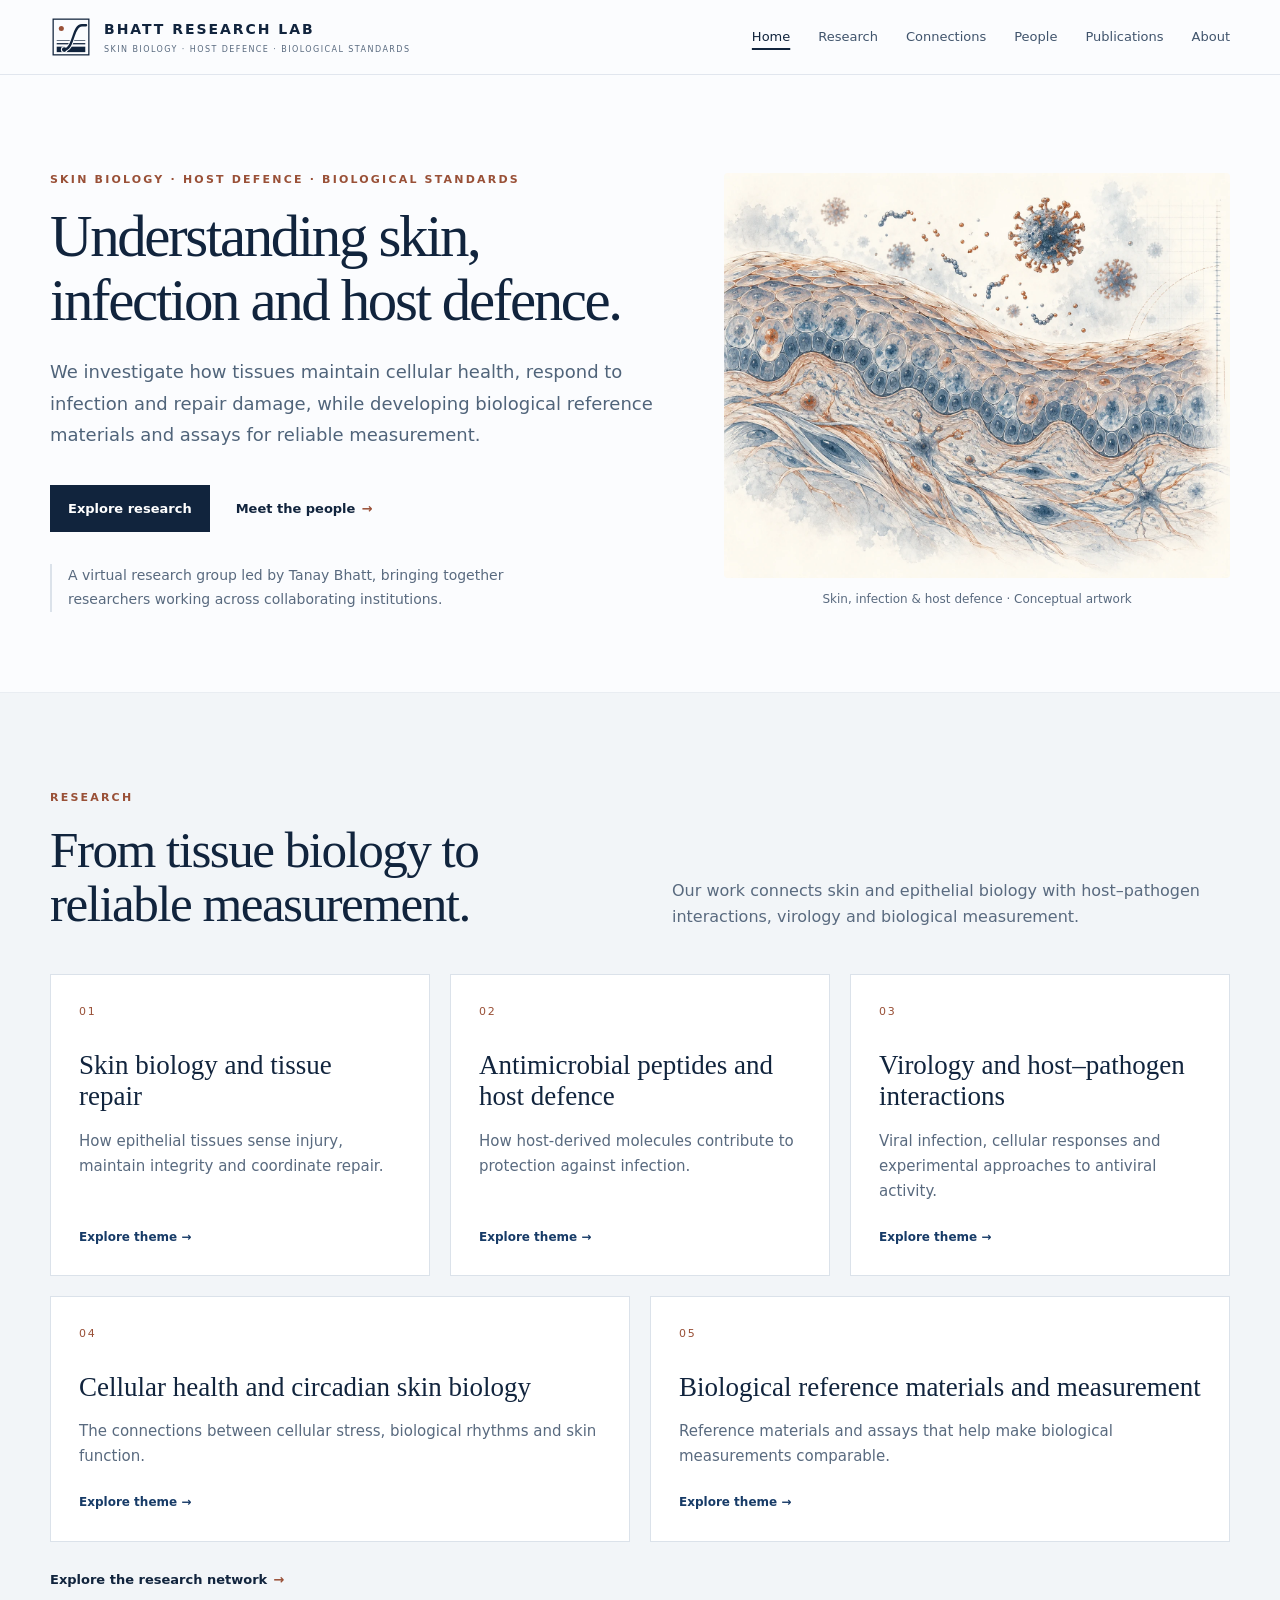
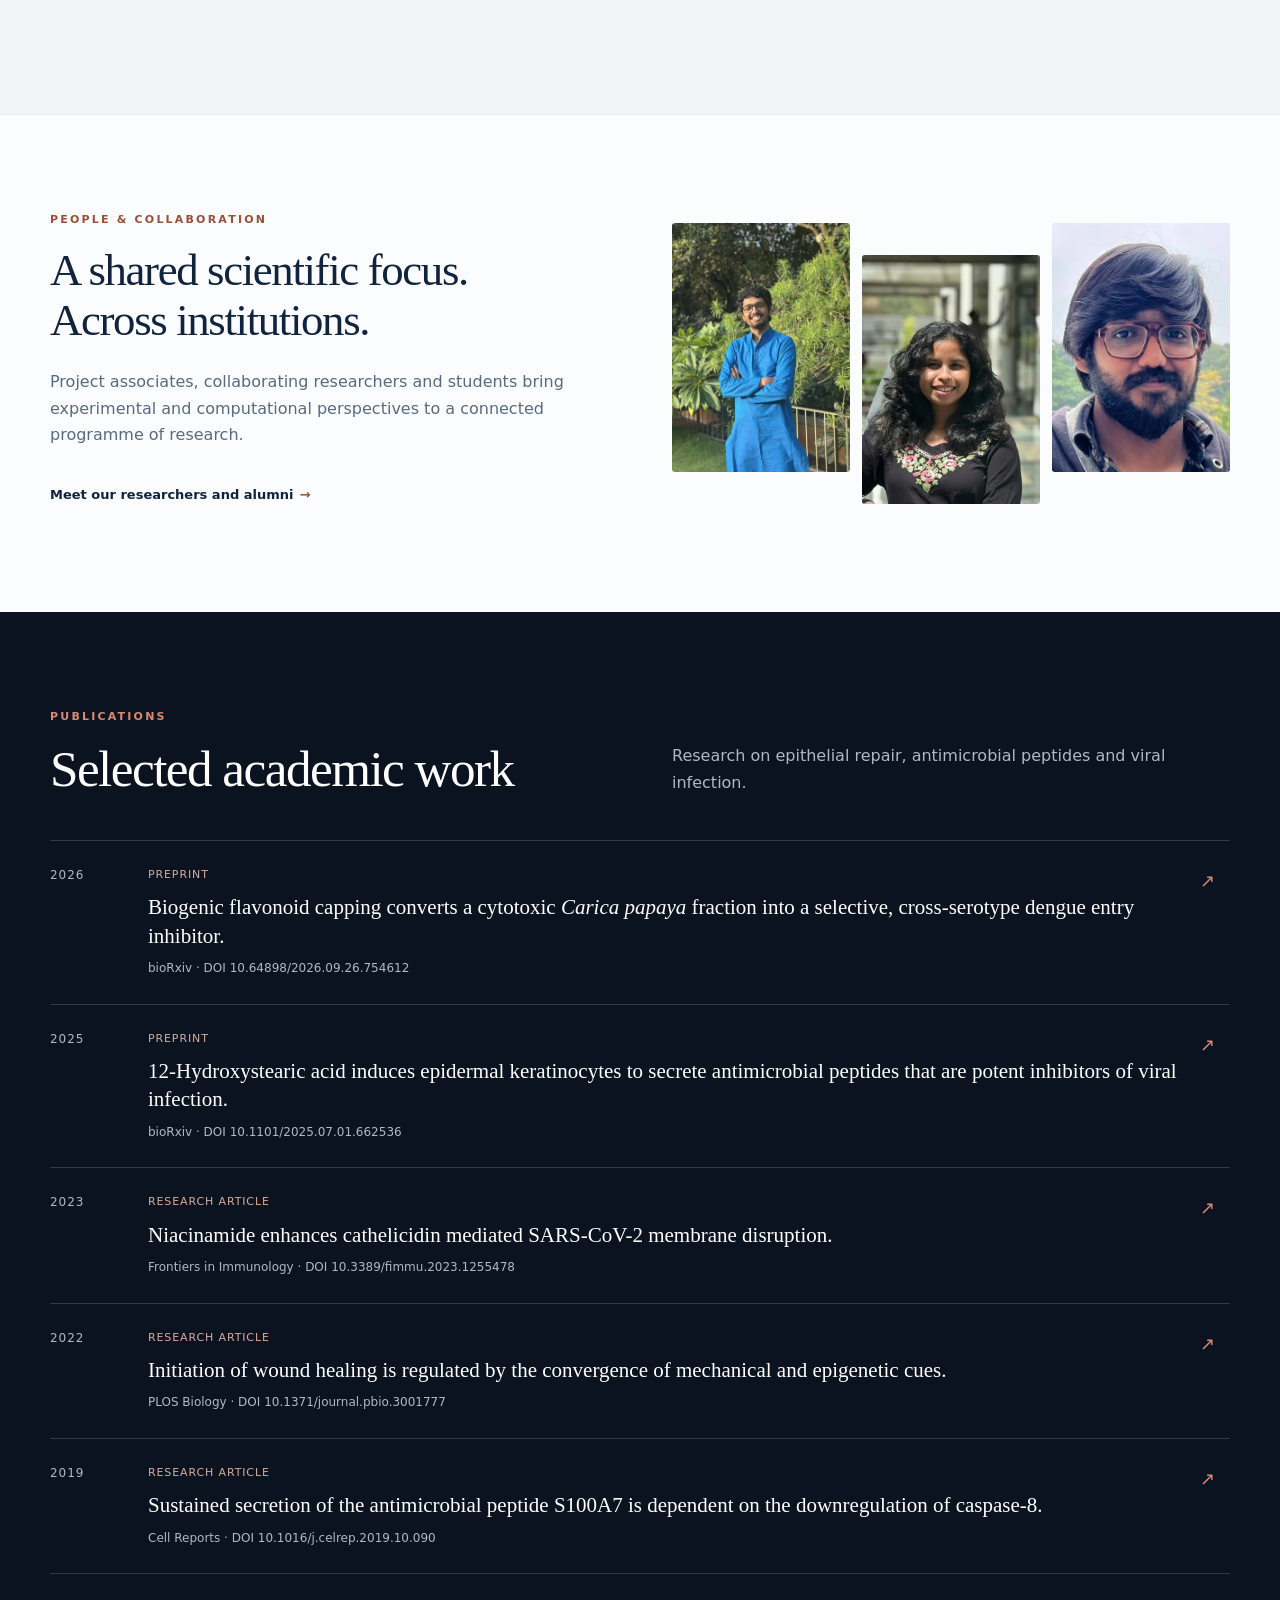
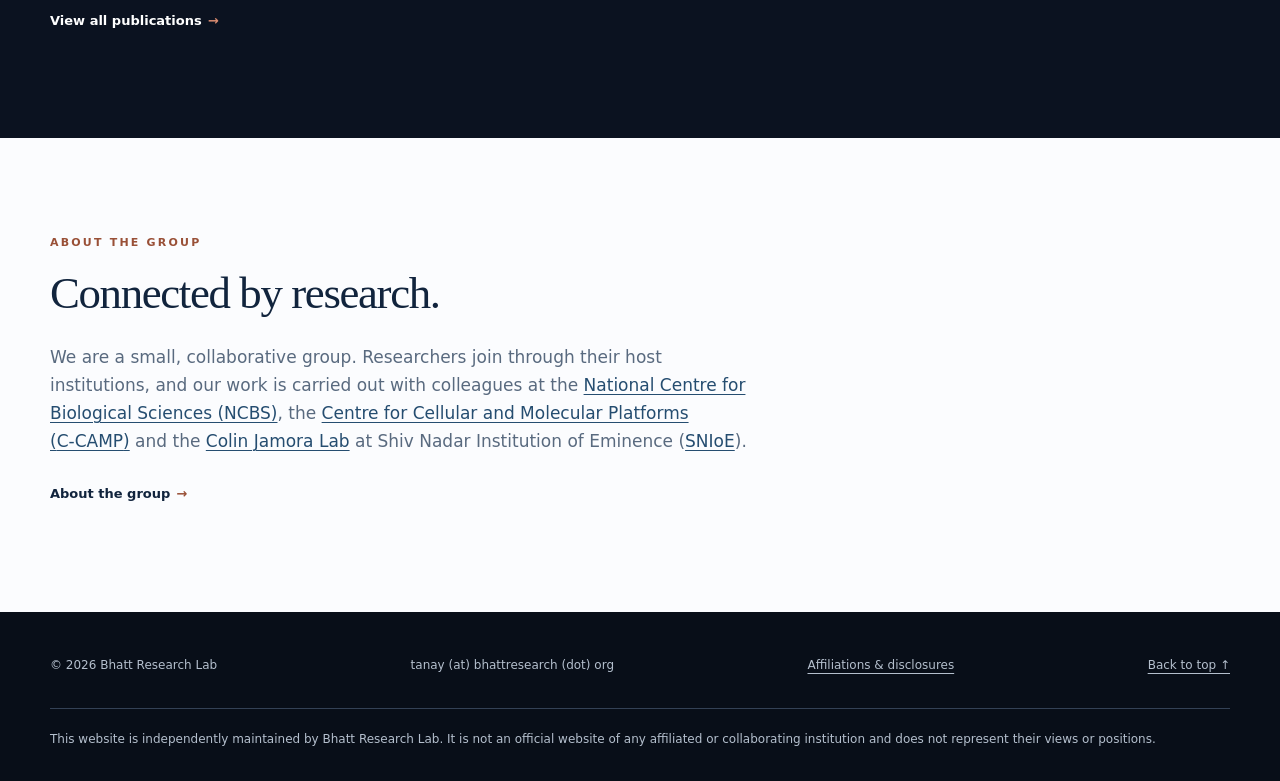
==== commit 616607d3: "Remove Gmail address; use bhattresearch.org address in footers Co-Authored-By: Claude Opus 5.5 <nore" ====
--- a/index.html
+++ b/index.html
@@ -11,15 +11,15 @@
   <meta property="og:title" content="Bhatt Research Lab | Skin Biology, Host Defence &amp; Virology">
   <meta property="og:description" content="A virtual research group led by Tanay Bhatt studying skin biology, host defence, viral infection and biological reference standards across collaborating institutions.">
   <meta property="og:type" content="website">
-  <meta property="og:image" content="https://tanaybhattlab.pages.dev/assets/og-image.jpg">
+  <meta property="og:image" content="https://bhattresearch.org/assets/og-image.jpg">
   <meta property="og:image:width" content="1200">
   <meta property="og:image:height" content="630">
   <meta name="twitter:card" content="summary_large_image">
-  <meta property="og:url" content="https://tanaybhattlab.pages.dev/">
-  <link rel="canonical" href="https://tanaybhattlab.pages.dev/">
+  <meta property="og:url" content="https://bhattresearch.org/">
+  <link rel="canonical" href="https://bhattresearch.org/">
   <link rel="icon" href="assets/logo-mark.svg" type="image/svg+xml">
   <link rel="stylesheet" href="styles.css">
-  <script type="application/ld+json">{"@context": "https://schema.org", "@type": "WebSite", "name": "Bhatt Research Lab", "url": "https://tanaybhattlab.pages.dev/", "description": "A virtual research group led by Tanay Bhatt studying skin biology, host defence, viral infection and biological reference standards across collaborating institutions.", "alternateName": ["Tanay Bhatt Lab", "tanaybhattlab"]}</script>
+  <script type="application/ld+json">{"@context": "https://schema.org", "@type": "WebSite", "name": "Bhatt Research Lab", "url": "https://bhattresearch.org/", "description": "A virtual research group led by Tanay Bhatt studying skin biology, host defence, viral infection and biological reference standards across collaborating institutions.", "alternateName": ["Tanay Bhatt Lab", "tanaybhattlab"]}</script>
   <script src="script.js" defer></script>
   <script type="module" src="https://static.cloudflareinsights.com/beacon.min.js" data-cf-beacon='{"token":"09368c3afff84da68a959ba5586ce6ea"}'></script>
 </head>
@@ -27,12 +27,12 @@
   <a class="skip-link" href="#top">Skip to main content</a>
   <header class="site-header">
     <div class="container nav-wrap">
-      <a class="brand" href="index.html" aria-label="Bhatt Research Lab home">
+      <a class="brand" href="/" aria-label="Bhatt Research Lab home">
         <img class="brand-mark" src="assets/logo-mark.svg" alt="" width="42" height="42" decoding="async">
         <span><strong>BHATT RESEARCH LAB</strong><small>SKIN BIOLOGY · HOST DEFENCE · BIOLOGICAL STANDARDS</small></span>
       </a>
       <button class="menu-toggle" aria-label="Toggle navigation" aria-expanded="false" aria-controls="site-nav" hidden>Menu</button>
-      <nav id="site-nav" class="site-nav" aria-label="Main navigation"><a href="index.html" aria-current="page">Home</a><a href="research.html">Research</a><a href="research-connections.html">Connections</a><a href="people.html">People</a><a href="publications.html">Publications</a><a href="about.html">About</a></nav>
+      <nav id="site-nav" class="site-nav" aria-label="Main navigation"><a href="/" aria-current="page">Home</a><a href="/research">Research</a><a href="/research-connections">Connections</a><a href="/people">People</a><a href="/publications">Publications</a><a href="/about">About</a></nav>
     </div>
   </header>
   <main id="top" tabindex="-1">
@@ -40,17 +40,17 @@
 <p class="eyebrow">SKIN BIOLOGY · HOST DEFENCE · BIOLOGICAL STANDARDS</p>
 <h1>Understanding skin, infection and host defence.</h1>
 <p class="hero-lede">We investigate how tissues maintain cellular health, respond to infection and repair damage, while developing biological reference materials and assays for reliable measurement.</p>
-<div class="hero-actions"><a class="button button-primary" href="research.html">Explore research</a><a class="text-link" href="people.html">Meet the people <span aria-hidden="true">→</span></a></div>
+<div class="hero-actions"><a class="button button-primary" href="/research">Explore research</a><a class="text-link" href="/people">Meet the people <span aria-hidden="true">→</span></a></div>
 <p class="hero-context">A virtual research group led by Tanay Bhatt, bringing together researchers working across collaborating institutions.</p>
 </div><figure class="hero-art"><img src="assets/skin-host-defense.webp" alt="Conceptual illustration of layered skin tissue, peptide-like molecules and virus-like particles" width="1402" height="1122" fetchpriority="high" decoding="async"><figcaption>Skin, infection &amp; host defence · Conceptual artwork</figcaption></figure></div></section>
-<section class="section section-light" id="research"><div class="container"><div class="section-heading"><div><p class="eyebrow">RESEARCH</p><h2>From tissue biology to reliable measurement.</h2></div><p class="section-intro">Our work connects skin and epithelial biology with host–pathogen interactions, virology and biological measurement.</p></div><div class="theme-grid"><a class="theme-card" href="research.html#skin-repair"><span class="card-number">01</span><h3>Skin biology and tissue repair</h3><p>How epithelial tissues sense injury, maintain integrity and coordinate repair.</p><span class="card-link">Explore theme <span aria-hidden="true">→</span></span></a><a class="theme-card" href="research.html#host-defense"><span class="card-number">02</span><h3>Antimicrobial peptides and host defence</h3><p>How host-derived molecules contribute to protection against infection.</p><span class="card-link">Explore theme <span aria-hidden="true">→</span></span></a><a class="theme-card" href="research.html#virology"><span class="card-number">03</span><h3>Virology and host–pathogen interactions</h3><p>Viral infection, cellular responses and experimental approaches to antiviral activity.</p><span class="card-link">Explore theme <span aria-hidden="true">→</span></span></a><a class="theme-card" href="research.html#cellular-health"><span class="card-number">04</span><h3>Cellular health and circadian skin biology</h3><p>The connections between cellular stress, biological rhythms and skin function.</p><span class="card-link">Explore theme <span aria-hidden="true">→</span></span></a><a class="theme-card" href="research.html#reference-standards"><span class="card-number">05</span><h3>Biological reference materials and measurement</h3><p>Reference materials and assays that help make biological measurements comparable.</p><span class="card-link">Explore theme <span aria-hidden="true">→</span></span></a></div><p class="research-network-link"><a class="text-link" href="research-connections.html">Explore the research network <span aria-hidden="true">→</span></a></p></div></section>
-<section class="section" id="people"><div class="container group-preview"><div><p class="eyebrow">PEOPLE &amp; COLLABORATION</p><h2>A shared scientific focus.<br>Across institutions.</h2><p class="section-intro">Project associates, collaborating researchers and students bring experimental and computational perspectives to a connected programme of research.</p><a class="text-link" href="people.html">Meet our researchers and alumni <span aria-hidden="true">→</span></a></div><div class="portrait-strip" aria-hidden="true"><img src="assets/people/sarang-gajare.webp" alt="" width="300" height="360" loading="lazy"><img src="assets/people/sanyukta-bholay.webp" alt="" width="300" height="360" loading="lazy"><img src="assets/people/zidhan-subair-headshot.webp" alt="" width="300" height="360" loading="lazy"></div></div></section>
-<section class="section section-dark" id="publications"><div class="container"><div class="section-heading light"><div><p class="eyebrow">PUBLICATIONS</p><h2>Selected academic work</h2></div><p class="section-intro">Research on epithelial repair, antimicrobial peptides and viral infection.</p></div><div class="publication-list"><a class="publication" id="paper-2026-dengue" href="https://www.biorxiv.org/content/10.64898/2026.09.26.754612v1"><span class="pub-year">2026</span><span><span class="pub-type">Preprint</span><strong>Biogenic flavonoid capping converts a cytotoxic <em>Carica papaya</em> fraction into a selective, cross-serotype dengue entry inhibitor.</strong><small>bioRxiv · DOI 10.64898/2026.09.26.754612</small></span><span class="arrow" aria-hidden="true">↗</span></a><a class="publication" id="paper-2025" href="https://doi.org/10.1101/2025.07.01.662536"><span class="pub-year">2025</span><span><span class="pub-type">Preprint</span><strong>12-Hydroxystearic acid induces epidermal keratinocytes to secrete antimicrobial peptides that are potent inhibitors of viral infection.</strong><small>bioRxiv · DOI 10.1101/2025.07.01.662536</small></span><span class="arrow" aria-hidden="true">↗</span></a><a class="publication" id="paper-2023" href="https://doi.org/10.3389/fimmu.2023.1255478"><span class="pub-year">2023</span><span><span class="pub-type">Research article</span><strong>Niacinamide enhances cathelicidin mediated <span class="nowrap">SARS-CoV-2</span> membrane disruption.</strong><small>Frontiers in Immunology · DOI 10.3389/fimmu.2023.1255478</small></span><span class="arrow" aria-hidden="true">↗</span></a><a class="publication" id="paper-2022" href="https://doi.org/10.1371/journal.pbio.3001777"><span class="pub-year">2022</span><span><span class="pub-type">Research article</span><strong>Initiation of wound healing is regulated by the convergence of mechanical and epigenetic cues.</strong><small>PLOS Biology · DOI 10.1371/journal.pbio.3001777</small></span><span class="arrow" aria-hidden="true">↗</span></a><a class="publication" id="paper-2019" href="https://doi.org/10.1016/j.celrep.2019.10.090"><span class="pub-year">2019</span><span><span class="pub-type">Research article</span><strong>Sustained secretion of the antimicrobial peptide S100A7 is dependent on the downregulation of caspase-8.</strong><small>Cell Reports · DOI 10.1016/j.celrep.2019.10.090</small></span><span class="arrow" aria-hidden="true">↗</span></a></div><a class="text-link light-link" href="publications.html">View all publications <span aria-hidden="true">→</span></a></div></section>
-<section class="section about-preview" id="contact"><div class="container"><p class="eyebrow">ABOUT THE GROUP</p><h2>Connected by research.</h2><p>We are a small, collaborative group. Researchers join through their host institutions, and our work is carried out with colleagues at the <a class="institution-link" href="https://www.ncbs.res.in/">National Centre for Biological Sciences (NCBS)</a>, the <a class="institution-link" href="https://ccamp.res.in/">Centre for Cellular and Molecular Platforms (<span class="nowrap">C-CAMP</span>)</a> and the <a class="institution-link" href="https://jamoralab.weebly.com/">Colin Jamora Lab</a> at Shiv Nadar Institution of Eminence (<a class="institution-link" href="https://snu.edu.in/faculty/colin-jamora/">SNIoE</a>).</p><a class="text-link" href="about.html">About the group <span aria-hidden="true">→</span></a></div></section>
+<section class="section section-light" id="research"><div class="container"><div class="section-heading"><div><p class="eyebrow">RESEARCH</p><h2>From tissue biology to reliable measurement.</h2></div><p class="section-intro">Our work connects skin and epithelial biology with host–pathogen interactions, virology and biological measurement.</p></div><div class="theme-grid"><a class="theme-card" href="/research#skin-repair"><span class="card-number">01</span><h3>Skin biology and tissue repair</h3><p>How epithelial tissues sense injury, maintain integrity and coordinate repair.</p><span class="card-link">Explore theme <span aria-hidden="true">→</span></span></a><a class="theme-card" href="/research#host-defense"><span class="card-number">02</span><h3>Antimicrobial peptides and host defence</h3><p>How host-derived molecules contribute to protection against infection.</p><span class="card-link">Explore theme <span aria-hidden="true">→</span></span></a><a class="theme-card" href="/research#virology"><span class="card-number">03</span><h3>Virology and host–pathogen interactions</h3><p>Viral infection, cellular responses and experimental approaches to antiviral activity.</p><span class="card-link">Explore theme <span aria-hidden="true">→</span></span></a><a class="theme-card" href="/research#cellular-health"><span class="card-number">04</span><h3>Cellular health and circadian skin biology</h3><p>The connections between cellular stress, biological rhythms and skin function.</p><span class="card-link">Explore theme <span aria-hidden="true">→</span></span></a><a class="theme-card" href="/research#reference-standards"><span class="card-number">05</span><h3>Biological reference materials and measurement</h3><p>Reference materials and assays that help make biological measurements comparable.</p><span class="card-link">Explore theme <span aria-hidden="true">→</span></span></a></div><p class="research-network-link"><a class="text-link" href="/research-connections">Explore the research network <span aria-hidden="true">→</span></a></p></div></section>
+<section class="section" id="people"><div class="container group-preview"><div><p class="eyebrow">PEOPLE &amp; COLLABORATION</p><h2>A shared scientific focus.<br>Across institutions.</h2><p class="section-intro">Project associates, collaborating researchers and students bring experimental and computational perspectives to a connected programme of research.</p><a class="text-link" href="/people">Meet our researchers and alumni <span aria-hidden="true">→</span></a></div><div class="portrait-strip" aria-hidden="true"><img src="assets/people/sarang-gajare.webp" alt="" width="300" height="360" loading="lazy"><img src="assets/people/sanyukta-bholay.webp" alt="" width="300" height="360" loading="lazy"><img src="assets/people/zidhan-subair-headshot.webp" alt="" width="300" height="360" loading="lazy"></div></div></section>
+<section class="section section-dark" id="publications"><div class="container"><div class="section-heading light"><div><p class="eyebrow">PUBLICATIONS</p><h2>Selected academic work</h2></div><p class="section-intro">Research on epithelial repair, antimicrobial peptides and viral infection.</p></div><div class="publication-list"><a class="publication" id="paper-2026-dengue" href="https://www.biorxiv.org/content/10.64898/2026.09.26.754612v1"><span class="pub-year">2026</span><span><span class="pub-type">Preprint</span><strong>Biogenic flavonoid capping converts a cytotoxic <em>Carica papaya</em> fraction into a selective, cross-serotype dengue entry inhibitor.</strong><small>bioRxiv · DOI 10.64898/2026.09.26.754612</small></span><span class="arrow" aria-hidden="true">↗</span></a><a class="publication" id="paper-2025" href="https://doi.org/10.1101/2025.07.01.662536"><span class="pub-year">2025</span><span><span class="pub-type">Preprint</span><strong>12-Hydroxystearic acid induces epidermal keratinocytes to secrete antimicrobial peptides that are potent inhibitors of viral infection.</strong><small>bioRxiv · DOI 10.1101/2025.07.01.662536</small></span><span class="arrow" aria-hidden="true">↗</span></a><a class="publication" id="paper-2023" href="https://doi.org/10.3389/fimmu.2023.1255478"><span class="pub-year">2023</span><span><span class="pub-type">Research article</span><strong>Niacinamide enhances cathelicidin mediated <span class="nowrap">SARS-CoV-2</span> membrane disruption.</strong><small>Frontiers in Immunology · DOI 10.3389/fimmu.2023.1255478</small></span><span class="arrow" aria-hidden="true">↗</span></a><a class="publication" id="paper-2022" href="https://doi.org/10.1371/journal.pbio.3001777"><span class="pub-year">2022</span><span><span class="pub-type">Research article</span><strong>Initiation of wound healing is regulated by the convergence of mechanical and epigenetic cues.</strong><small>PLOS Biology · DOI 10.1371/journal.pbio.3001777</small></span><span class="arrow" aria-hidden="true">↗</span></a><a class="publication" id="paper-2019" href="https://doi.org/10.1016/j.celrep.2019.10.090"><span class="pub-year">2019</span><span><span class="pub-type">Research article</span><strong>Sustained secretion of the antimicrobial peptide S100A7 is dependent on the downregulation of caspase-8.</strong><small>Cell Reports · DOI 10.1016/j.celrep.2019.10.090</small></span><span class="arrow" aria-hidden="true">↗</span></a></div><a class="text-link light-link" href="/publications">View all publications <span aria-hidden="true">→</span></a></div></section>
+<section class="section about-preview" id="contact"><div class="container"><p class="eyebrow">ABOUT THE GROUP</p><h2>Connected by research.</h2><p>We are a small, collaborative group. Researchers join through their host institutions, and our work is carried out with colleagues at the <a class="institution-link" href="https://www.ncbs.res.in/">National Centre for Biological Sciences (NCBS)</a>, the <a class="institution-link" href="https://ccamp.res.in/">Centre for Cellular and Molecular Platforms (<span class="nowrap">C-CAMP</span>)</a> and the <a class="institution-link" href="https://jamoralab.weebly.com/">Colin Jamora Lab</a> at Shiv Nadar Institution of Eminence (<a class="institution-link" href="https://snu.edu.in/faculty/colin-jamora/">SNIoE</a>).</p><a class="text-link" href="/about">About the group <span aria-hidden="true">→</span></a></div></section>
 </main>
   <footer class="site-footer">
     <div class="container">
-      <div class="footer-wrap"><span>© <span id="year">2026</span> Bhatt Research Lab</span><span class="footer-email">tanaynbhatt (at) gmail (dot) com</span><a href="about.html#affiliations">Affiliations &amp; disclosures</a><a href="#top">Back to top ↑</a></div>
+      <div class="footer-wrap"><span>© <span id="year">2026</span> Bhatt Research Lab</span><span class="footer-email">tanay (at) bhattresearch (dot) org</span><a href="/about#affiliations">Affiliations &amp; disclosures</a><a href="#top">Back to top ↑</a></div>
       <p class="footer-disclaimer">This website is independently maintained by Bhatt Research Lab. It is not an official website of any affiliated or collaborating institution and does not represent their views or positions.</p>
     </div>
   </footer>
--- a/styles.css
+++ b/styles.css
@@ -184,7 +184,7 @@
 .pi-summary{font-size:17px}
 .role-list{list-style:none;padding:0;margin:0 0 24px}
 .role-list li{margin-bottom:16px;font-size:15px}
-.role-list span{display:block;color:var(--muted);font-size:14px}
+.role-list li > span{display:block;color:var(--muted);font-size:14px}
 .people-sections{padding-bottom:80px}
 .people-group{padding-top:64px}
 .group-heading{border-bottom:1px solid var(--line);margin-bottom:28px;padding-bottom:16px}
